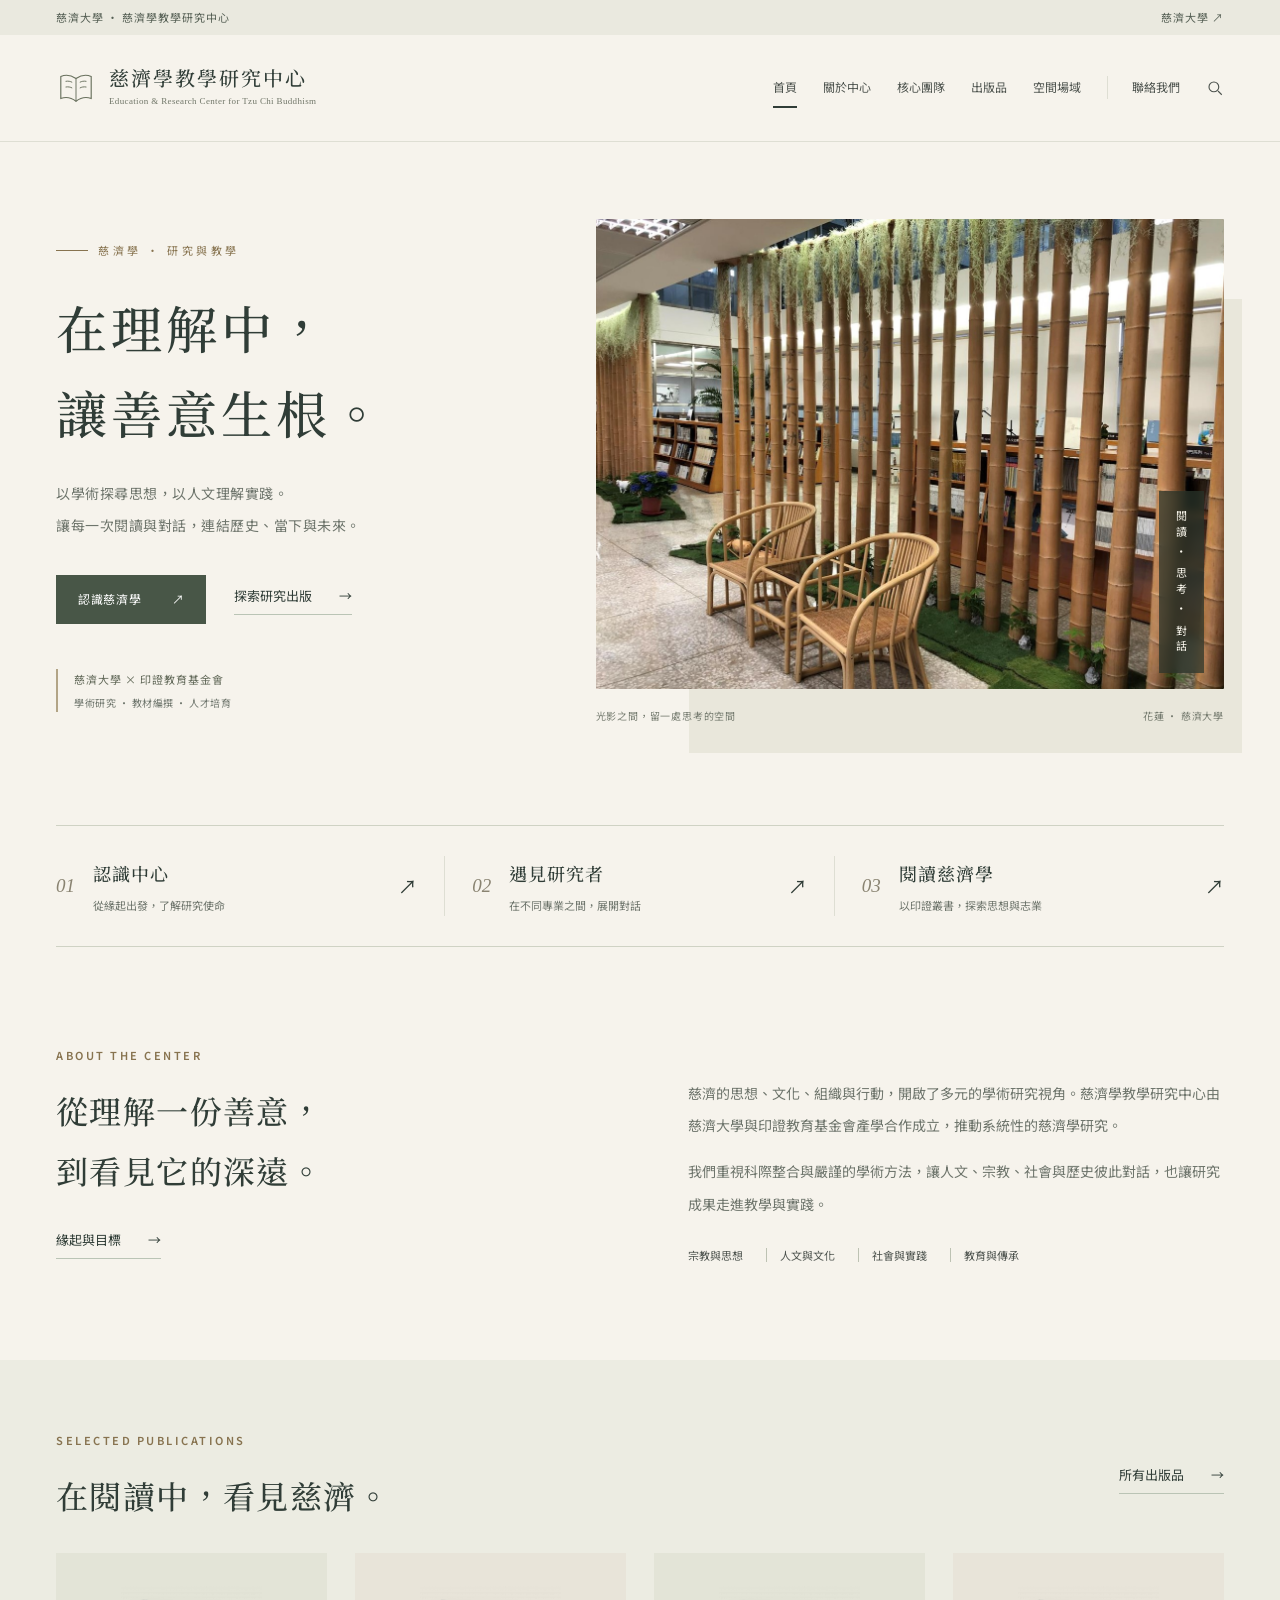
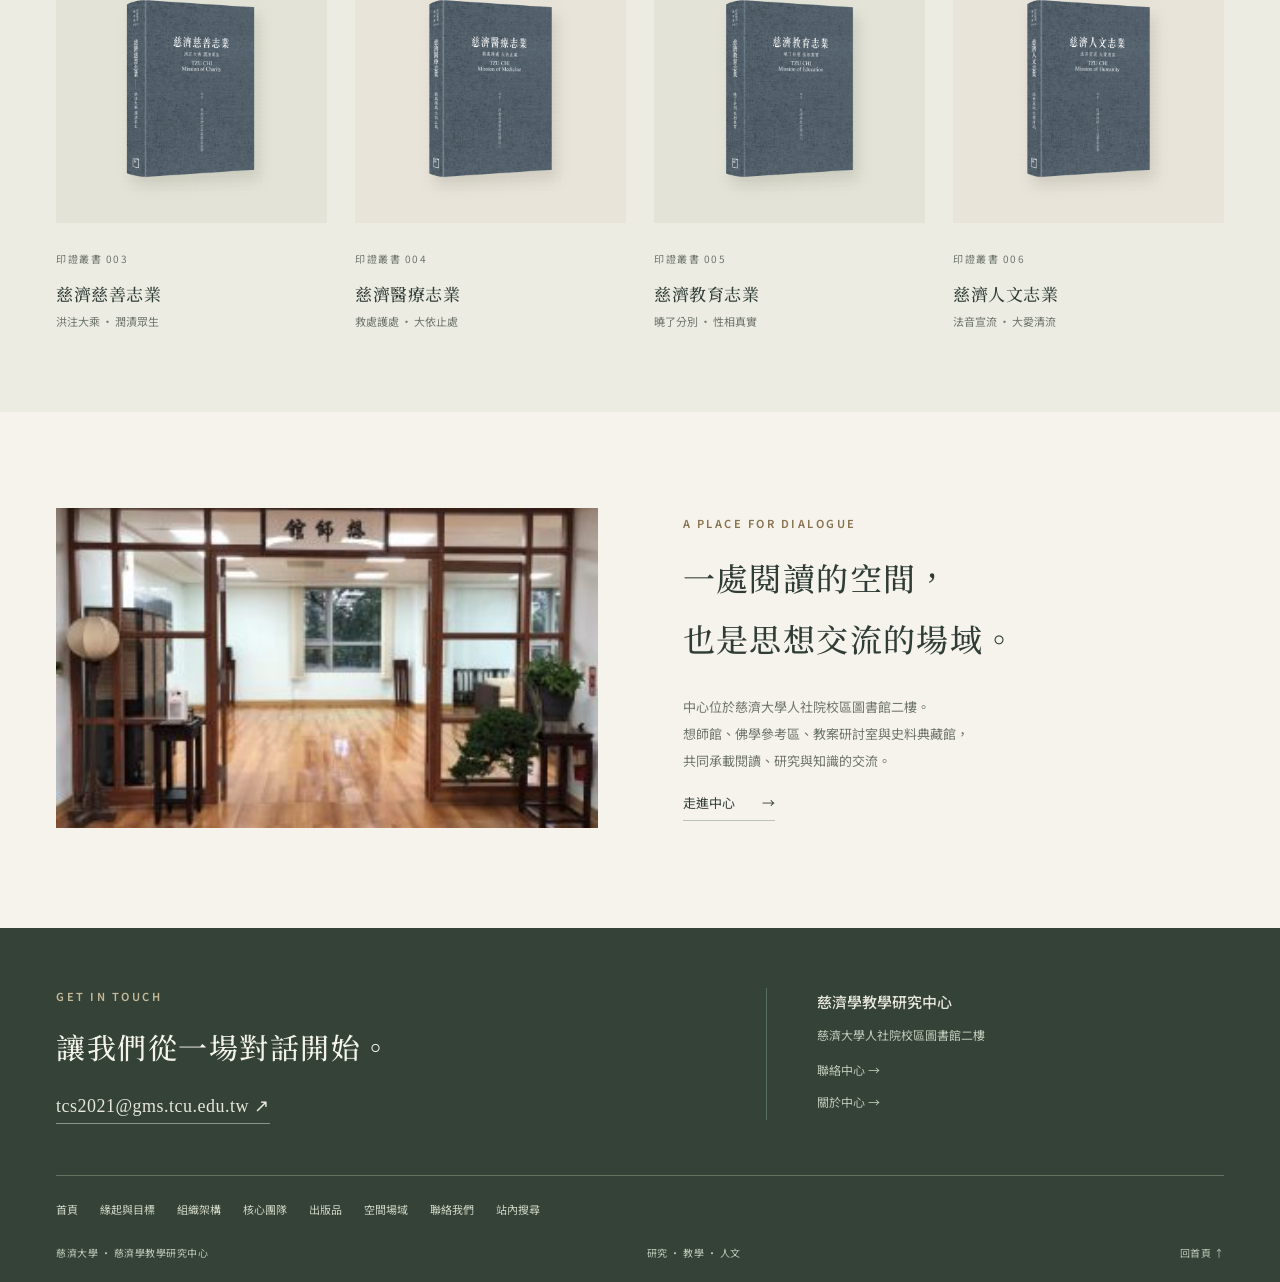
==== index.html @ 89013c7b "Add files via upload" ====
<!doctype html>
<html lang="zh-Hant"><head><meta charset="utf-8"><meta name="viewport" content="width=device-width,initial-scale=1"><meta name="description" content="慈濟學教學研究中心：連結思想、人文與實踐，探索研究、教學、核心團隊與印證叢書。"><meta name="theme-color" content="#303d37"><title>慈濟學教學研究中心｜慈濟大學</title><link rel="stylesheet" href="style.css"><link rel="stylesheet" href="atmosphere.css"><link rel="stylesheet" href="features.css"></head>
<body><a class="skip" href="#main">跳至主要內容</a>
<div class="utility"><div class="wrap"><span>慈濟大學 · 慈濟學教學研究中心</span><a href="https://www.tcu.edu.tw/" target="_blank" rel="noopener">慈濟大學 ↗</a></div></div>
<header><div class="wrap header-inner"><a class="brand" href="#home" aria-label="慈濟學教學研究中心首頁"><span class="brand-mark" aria-hidden="true"><svg viewBox="0 0 40 40" fill="none"><path d="M20 10C14 6 8 6 4 8v23c6-2 11-1 16 3 5-4 10-5 16-3V8c-4-2-10-2-16 2Z" stroke="currentColor" stroke-width="1.2"/><path d="M20 10v24M9 13c3-.5 5 0 7 1M9 19c3-.5 5 0 7 1M24 14c2-1 4-1.5 7-1M24 20c2-1 4-1.5 7-1" stroke="currentColor" stroke-width="1"/></svg></span><span><strong>慈濟學教學研究中心</strong><small>Education & Research Center for Tzu Chi Buddhism</small></span></a><button id="menu" class="menu" aria-label="開啟導覽選單" aria-expanded="false" aria-controls="nav">☰</button><nav id="nav" aria-label="主要導覽"><a href="#home">首頁</a><a href="#about">關於中心</a><a href="#team">核心團隊</a><a href="#publications">出版品</a><a href="#spaces">空間場域</a><a class="nav-contact" href="#contact">聯絡我們</a><a class="nav-search" href="#search" aria-label="站內搜尋"><svg viewBox="0 0 24 24" fill="none" aria-hidden="true"><circle cx="10.5" cy="10.5" r="6.5" stroke="currentColor" stroke-width="1.5"/><path d="m16 16 5 5" stroke="currentColor" stroke-width="1.5"/></svg><span>搜尋</span></a></nav></div></header>
<main id="main" tabindex="-1">
<section data-page="home">
<div class="hero wrap"><div class="hero-copy"><div class="eyebrow"><span></span> 慈濟學 · 研究與教學</div><h1>在理解中，<br>讓善意生根。</h1><p>以學術探尋思想，以人文理解實踐。<br>讓每一次閱讀與對話，連結歷史、當下與未來。</p><div class="hero-actions"><a class="button" href="#about">認識慈濟學 <span>↗</span></a><a class="text-link" href="#publications">探索研究出版 <span>→</span></a></div><div class="hero-note"><span>慈濟大學 × 印證教育基金會</span><small>學術研究 · 教材編撰 · 人才培育</small></div></div><figure class="hero-photo"><img src="assets/reading-space.jpg" alt="慈濟學教學研究中心的竹木隔間、藤椅與書架" fetchpriority="high"><span class="photo-label" aria-hidden="true">閱讀 · 思考 · 對話</span><figcaption><span>光影之間，留一處思考的空間</span><span>花蓮 · 慈濟大學</span></figcaption></figure></div>
<div class="pathways wrap"><a href="#about"><span class="index">01</span><div><h2>認識中心</h2><p>從緣起出發，了解研究使命</p></div><span class="arrow">↗</span></a><a href="#team"><span class="index">02</span><div><h2>遇見研究者</h2><p>在不同專業之間，展開對話</p></div><span class="arrow">↗</span></a><a href="#publications"><span class="index">03</span><div><h2>閱讀慈濟學</h2><p>以印證叢書，探索思想與志業</p></div><span class="arrow">↗</span></a></div>
<div class="about-section wrap"><div><div class="eyebrow">ABOUT THE CENTER</div><h2 class="section-title">從理解一份善意，<br>到看見它的深遠。</h2><a class="text-link" href="#about">緣起與目標 <span>→</span></a></div><div class="about-text"><p>慈濟的思想、文化、組織與行動，開啟了多元的學術研究視角。慈濟學教學研究中心由慈濟大學與印證教育基金會產學合作成立，推動系統性的慈濟學研究。</p><p>我們重視科際整合與嚴謹的學術方法，讓人文、宗教、社會與歷史彼此對話，也讓研究成果走進教學與實踐。</p><div class="topics"><span>宗教與思想</span><span>人文與文化</span><span>社會與實踐</span><span>教育與傳承</span></div></div></div>
<section class="books-section"><div class="wrap"><div class="section-heading"><div><div class="eyebrow">SELECTED PUBLICATIONS</div><h2 class="section-title">在閱讀中，看見慈濟。</h2></div><a class="text-link" href="#publications">所有出版品 <span>→</span></a></div><div id="featured" class="book-grid featured"></div></div></section>
<section class="space-teaser wrap"><div class="space-photo"><img src="assets/space-0.jpg" alt="想師館的竹木空間" loading="lazy"></div><div><div class="eyebrow">A PLACE FOR DIALOGUE</div><h2 class="section-title">一處閱讀的空間，<br>也是思想交流的場域。</h2><p>中心位於慈濟大學人社院校區圖書館二樓。<br>想師館、佛學參考區、教案研討室與史料典藏館，<br>共同承載閱讀、研究與知識的交流。</p><a class="text-link" href="#spaces">走進中心 <span>→</span></a></div></section>
</section>
<section data-page="about" hidden class="wrap inner-page"><div class="eyebrow">ABOUT THE CENTER</div><h1>以理解為起點，連結思想與實踐。</h1><p class="lead">連結慈濟大學與印證教育基金會，推動慈濟學研究、教學與人才培育。</p><div class="article-layout"><aside><a href="#origin">緣起</a><a href="#goals">計畫目標</a><a href="#outcomes">預期成效</a><a href="#organization">組織架構</a></aside><article><section id="origin"><h2>緣起</h2><p>慈濟功德會於1966年在臺灣花蓮成立，逐步發展為行善遍佈全球的慈濟基金會。慈濟的思想、人文、文化、組織、行動、教育與傳播，成為學術界持續探討的課題。</p><p>隨著研究持續開展，系統化與科際整合成為慈濟學的重要方向。研究涉及哲學、宗教、藝術、建築、語言、文化、社會、歷史、經濟、政治，乃至自然科學。透過合乎學術規範的方法，累積可供徵引、思辨與進一步探析的成果。</p><p>慈濟大學與印證教育基金會透過產學合作成立慈濟學教研中心，推動慈濟學研究。</p></section><figure class="history-photo"><img src="assets/hero.jpg" alt="慈濟學教學研究中心揭牌合影" loading="lazy"><figcaption>中心紀事 · 慈濟學教學研究中心揭牌合影</figcaption></figure><section id="goals"><h2>計畫目標</h2><p>從資料蒐集、教材編撰到人才培訓，邀請海內外學者專家投入研究與交流。</p><ol class="goal-list"><li>匯集慈濟論述專書及史料</li><li>編撰慈濟教學教材、教案</li><li>培訓慈濟學教學人才</li><li>提供海內外學者、研究生研究</li><li>舉辦慈濟學論壇及專題講座</li><li>舉辦慈濟法脈宗門研習營</li></ol></section><section id="outcomes"><h2>預期成效</h2><p>整合慈濟大學與印證基金會資源，培育教學人才，匯集專家學者參與慈濟專書編撰。</p><ul class="outcomes"><li>建立印證基金會與慈濟大學的聯結平台</li><li>連結靜思法脈與慈濟宗門</li><li>連結慈濟與世界</li><li>連結歷史與未來</li><li>成為慈大、慈濟與印證基金會的新亮點</li><li>成為法脈與宗門的學術聯結點</li><li>建構慈濟學研究重鎮與教學基地</li><li>培育慈濟學人才，促進產學合作</li></ul></section><section id="organization"><h2>組織架構</h2><p>本中心為慈濟大學研究發展處轄下之校級研究中心。</p><div class="org"><div>慈濟大學</div><span>↓</span><div>研究發展處</div><span>↓</span><div>慈濟學教學研究中心</div></div></section><a class="text-link" href="#team">認識核心團隊 →</a></article></div></section>
<section data-page="team" hidden class="wrap inner-page"><div class="eyebrow">OUR PEOPLE</div><h1>不同專業，共同探尋。</h1><p class="lead">在跨領域的研究與教學中，連結思想、人文與社會實踐。</p><div class="team-grid" id="team-list"></div></section>
<section data-page="publications" hidden class="wrap inner-page"><div class="eyebrow">PUBLICATIONS / 印證叢書</div><h1>閱讀，讓理解更深一層。</h1><p class="lead">從慈濟思想到志業實踐，閱讀印證叢書，探索人文與行動的不同面向。</p><div class="library-controls"><div class="filters" role="group" aria-label="出版品分類"><button class="active" data-filter="全部" aria-pressed="true">全部</button><button data-filter="思想" aria-pressed="false">思想</button><button data-filter="四大志業" aria-pressed="false">四大志業</button><button data-filter="社會實踐" aria-pressed="false">社會實踐</button><button data-filter="生活與環境" aria-pressed="false">生活與環境</button></div><label class="search"><span>⌕</span><input id="search" type="search" placeholder="搜尋書名、叢書編號…" aria-label="搜尋出版品"></label></div><p id="result-count" class="result-count" role="status"></p><div class="book-grid" id="all-books"></div><p id="empty" hidden class="empty">找不到符合的出版品，請嘗試其他關鍵字或分類。</p></section>
<section data-page="spaces" hidden class="wrap inner-page"><div class="eyebrow">OUR SPACE</div><h1>讓閱讀與對話，有一個所在。</h1><p class="lead">慈濟大學人社院校區圖書館二樓 · 讓知識與人文相遇的四個場域。</p><div id="space-filters" class="filters" role="group" aria-label="空間分類"></div><p class="gallery-help">點選照片放大瀏覽，也可用左右方向鍵切換照片。</p><div class="gallery" id="gallery"></div><div class="space-contact"><span>想進一步了解中心的空間與教學資源？</span><a class="text-link" href="#contact">聯絡中心 →</a></div></section>
<section data-page="book" hidden class="wrap inner-page"><div id="book-page"></div></section>
<section data-page="search" hidden class="wrap inner-page"><div class="eyebrow">EXPLORE THE CENTER</div><h1>從一個關鍵字，開啟探索。</h1><p class="lead">搜尋中心介紹、團隊、出版品與空間資訊。</p><form id="site-search-form" class="site-search-form" role="search"><label class="sr-only" for="site-search-input">站內搜尋關鍵字</label><input id="site-search-input" type="search" placeholder="例如：慈善、宗教、教案、鄭凱文…"><button class="button" type="submit">搜尋 →</button></form><div id="search-results" aria-live="polite"></div></section>
<section data-page="contact" hidden class="wrap inner-page"><div class="eyebrow">GET IN TOUCH</div><h1>讓交流，從這裡開始。</h1><p class="lead">關於慈濟學研究、教材、出版品或中心資源，歡迎與我們聯繫。</p><div class="contact-layout"><div class="contact-details"><h2>慈濟學教學研究中心</h2><dl><dt>電子郵件</dt><dd><a href="mailto:tcs2021@gms.tcu.edu.tw">tcs2021@gms.tcu.edu.tw</a><button class="copy" data-copy="tcs2021@gms.tcu.edu.tw">複製信箱</button></dd><dt>中心位置</dt><dd>慈濟大學人社院校區圖書館二樓</dd></dl><a class="text-link" href="#spaces">瀏覽中心空間 →</a><p id="copy-status" role="status"></p><div class="contact-persons"><h3>研究與教學聯繫</h3><p>鄭凱文 助理教授</p><a href="tel:+88638572677">+886-3-8572677</a><span> 分機 5870 / 5871</span><br><a href="mailto:kevin0512@gms.tcu.edu.tw">kevin0512@gms.tcu.edu.tw</a><br><a class="text-link" href="#team">完整團隊資料 →</a></div></div><form id="contact-form" class="contact-form"><h2>撰寫聯絡郵件</h2><label for="contact-name">您的姓名</label><input id="contact-name" name="name" autocomplete="name" required maxlength="80"><label for="contact-subject">聯絡主題</label><select id="contact-subject" name="subject"><option>研究與學術交流</option><option>教學與教材</option><option>出版品詢問</option><option>中心空間與資源</option><option>其他事項</option></select><label for="contact-message">您的訊息</label><textarea id="contact-message" name="message" rows="6" required maxlength="5000"></textarea><button class="button" type="submit">開啟郵件撰寫 <span>↗</span></button><p class="form-note">將開啟您的郵件程式並帶入內容；請確認後自行寄出。</p><p id="contact-status" role="status"></p></form></div></section>
</main>
<footer id="site-footer"><div class="wrap footer-top"><div><div class="eyebrow">GET IN TOUCH</div><h2>讓我們從一場對話開始。</h2><a class="footer-email" href="mailto:tcs2021@gms.tcu.edu.tw">tcs2021@gms.tcu.edu.tw ↗</a></div><div class="footer-info"><h3>慈濟學教學研究中心</h3><p>慈濟大學人社院校區圖書館二樓</p><a href="#contact">聯絡中心 →</a><a href="#about">關於中心 →</a></div></div><nav class="wrap footer-sitemap" aria-label="網站地圖"><a href="#home">首頁</a><a href="#about">緣起與目標</a><a href="#organization">組織架構</a><a href="#team">核心團隊</a><a href="#publications">出版品</a><a href="#spaces">空間場域</a><a href="#contact">聯絡我們</a><a href="#search">站內搜尋</a></nav><div class="wrap footer-bottom"><span>慈濟大學 · 慈濟學教學研究中心</span><span>研究 · 教學 · 人文</span><a href="#home">回首頁 ↑</a></div></footer>
<dialog id="detail"><button class="close" aria-label="關閉視窗">×</button><div id="detail-content"></div></dialog><script src="content.js"></script><script src="main.js"></script></body></html>
---- style.css ----
@import url('https://fonts.googleapis.com/css2?family=Noto+Sans+TC:wght@400;500;600;700&family=Noto+Serif+TC:wght@400;500;600;700&display=swap');
:root{--ink:#203e35;--text:#424d45;--muted:#6a756c;--paper:#f8f7f2;--line:#dedfd5;--gold:#a28250}*{box-sizing:border-box}html{scroll-behavior:smooth;scroll-padding-top:110px}body{margin:0;background:var(--paper);color:var(--text);font-family:'Noto Sans TC',sans-serif;font-size:15px;line-height:1.9}a{color:inherit;text-decoration:none}button,input{font:inherit}button,a{-webkit-tap-highlight-color:transparent}button{cursor:pointer}img{display:block;max-width:100%}button:focus-visible,a:focus-visible,input:focus-visible{outline:3px solid var(--gold);outline-offset:5px}[hidden]{display:none!important}.wrap{width:min(1280px,calc(100% - 112px));margin:auto}.utility{background:var(--ink);color:#e9eee5;font-size:11px;letter-spacing:1.4px;padding:6px 0}.utility .wrap{display:flex;justify-content:space-between}header{background:rgba(248,247,242,.96);position:sticky;top:0;z-index:20;border-bottom:1px solid var(--line);backdrop-filter:blur(14px)}.header-inner{height:98px;display:flex;align-items:center;justify-content:space-between;gap:20px}.brand{display:flex;align-items:center;gap:14px;color:var(--ink)}.brand-mark{border:1px solid #718274;width:48px;height:48px;display:grid;place-items:center;font:28px 'Noto Serif TC',serif;border-radius:50% 50% 4px 4px}.brand strong{display:block;font:600 20px 'Noto Serif TC',serif;letter-spacing:1.5px}.brand small{display:block;font:9px/2.2 Georgia,serif;letter-spacing:.5px}nav{display:flex;align-items:center;gap:25px;font-size:13px}nav a{position:relative}nav a[aria-current=page]:after{content:'';position:absolute;height:2px;bottom:-9px;left:0;right:0;background:var(--ink)}nav a:hover{color:var(--gold)}.nav-contact{border-left:1px solid var(--line);padding-left:24px}.nav-contact span{margin-left:7px}.menu{display:none}.eyebrow{font:11px/1.6 'Noto Sans TC',sans-serif;letter-spacing:2.5px;color:var(--gold);font-weight:600;display:flex;align-items:center;gap:10px}.eyebrow span{width:22px;height:1px;background:var(--gold)}h1,h2,h3,p{margin-top:0}h1,h2{color:var(--ink);font-family:'Noto Serif TC',serif;font-weight:600}h1{font-size:clamp(34px,3.3vw,50px);line-height:1.65;letter-spacing:1.5px}.hero{display:grid;grid-template-columns:.95fr 1.05fr;gap:55px;padding-top:64px;padding-bottom:58px;align-items:center}.hero-copy{padding:18px 0}.hero h1{margin:24px 0 19px}.hero p{font-size:15px;line-height:2.15;color:var(--muted)}.hero-actions{display:flex;gap:25px;align-items:center;margin:30px 0 47px}.button{background:var(--ink);color:#fff;display:inline-flex;align-items:center;gap:30px;padding:12px 23px;font-size:13px;transition:background .2s}.button:hover{background:#3d5b43}.text-link{display:inline-flex;align-items:center;gap:27px;font-size:13px;border-bottom:1px solid #bac4b5;padding-bottom:5px;color:var(--ink)}.text-link:hover{border-color:var(--gold);color:#8b6839}.hero-note{border-left:2px solid #b39a72;padding-left:16px;font-size:12px;letter-spacing:1px}.hero-note small{display:block;color:var(--muted);font-size:10px;margin-top:3px}.hero-photo{margin:0;position:relative;padding:0 0 27px}.hero-photo:before{content:'';position:absolute;right:-16px;top:-16px;width:70%;height:70%;border:1px solid #c5cebd;z-index:-1}.hero-photo img{height:435px;width:100%;object-fit:cover;object-position:51% 45%;border-radius:100px 0 0 0}.hero-photo figcaption{display:flex;justify-content:space-between;font-size:10px;letter-spacing:1px;color:var(--muted);margin-top:15px}.pathways{display:grid;grid-template-columns:repeat(3,1fr);border-top:1px solid var(--line);border-bottom:1px solid var(--line);padding:28px 0}.pathways a{display:flex;align-items:center;gap:18px;padding:0 27px;border-right:1px solid var(--line)}.pathways a:first-child{padding-left:0}.pathways a:last-child{border:0;padding-right:0}.index{font:italic 20px Georgia,serif;color:var(--gold)}.pathways h2{font-size:19px;margin:0 0 5px}.pathways p{font-size:11px;color:var(--muted);margin:0}.arrow{margin-left:auto;font-size:22px;color:var(--ink)}.pathways a:hover .arrow{transform:translate(3px,-3px)}.about-section{display:grid;grid-template-columns:1fr 1fr;gap:80px;padding-top:92px;padding-bottom:90px}.section-title{font-size:32px;line-height:1.8;margin:15px 0 24px;letter-spacing:1px}.about-text{padding-top:30px}.about-text p{font-size:14px;line-height:2.1;color:var(--muted)}.topics{display:flex;flex-wrap:wrap;gap:10px;margin-top:28px}.topics span{font-size:11px;padding:4px 13px;border:1px solid #d5dbc9;border-radius:2px}.books-section{background:#eef0e8;padding:65px 0 70px}.section-heading{display:flex;align-items:center;justify-content:space-between;margin-bottom:28px}.section-heading h2{margin-bottom:0}.book-grid{display:grid;grid-template-columns:repeat(4,1fr);gap:28px}.book{border:0;background:transparent;padding:0;text-align:left;color:var(--text)}.book-art{background:#e5e8dd;height:270px;display:grid;place-items:center;position:relative;margin-bottom:20px;overflow:hidden}.book-art img{height:205px;width:80%;object-fit:contain;filter:drop-shadow(7px 12px 7px #0002);transition:transform .35s}.book:hover img{transform:translateY(-7px) rotate(-2deg)}.book-art .book-arrow{position:absolute;bottom:12px;right:16px;opacity:0;transition:opacity .2s}.book:hover .book-arrow{opacity:1}.book small{font-size:10px;color:var(--muted);letter-spacing:1.5px}.book h3{font:600 17px/1.6 'Noto Serif TC',serif;color:var(--ink);margin:8px 0 4px}.book p{font-size:11px;color:var(--muted);margin:0}.space-teaser{padding-top:90px;padding-bottom:90px;display:grid;grid-template-columns:1fr 1fr;gap:70px;align-items:center}.space-photo img{width:100%;height:320px;object-fit:cover}.space-teaser p{font-size:13px;color:var(--muted);line-height:2.1}footer{background:var(--ink);color:#e3e7da}.footer-top{padding-top:60px;padding-bottom:55px;display:grid;grid-template-columns:1.4fr 1fr;gap:70px}.footer-top .eyebrow{color:#c7b488}.footer-top h2{font-size:29px;color:#f3f3e9;margin:13px 0 18px}.footer-email{font:18px Georgia,serif;letter-spacing:.5px;border-bottom:1px solid #889888;padding-bottom:7px}.footer-info{border-left:1px solid #587061;padding-left:50px}.footer-info h3{font-size:15px;font-weight:500;margin-bottom:8px}.footer-info p,.footer-info a{font-size:12px;color:#c0cab9}.footer-info a{display:block;margin-top:9px}.footer-bottom{display:flex;justify-content:space-between;gap:16px;border-top:1px solid #4d6658;padding:20px 0;font-size:10px;letter-spacing:.5px;color:#bfcbba}.inner-page{padding-top:68px;padding-bottom:90px;min-height:60vh}.inner-page h1{margin:20px 0 18px;font-size:40px}.lead{font-size:15px;color:var(--muted);max-width:760px;margin-bottom:45px}.article-layout{display:grid;grid-template-columns:220px 1fr;gap:65px;border-top:1px solid var(--line);padding-top:40px}.article-layout aside{display:flex;flex-direction:column;align-items:flex-start;gap:17px}.article-layout aside a{font-size:13px;color:var(--muted)}article h2{font-size:26px}.article-layout article section{margin-bottom:50px}.article-layout article p{font-size:15px;line-height:2.1;max-width:820px}.goal-list{list-style:none;counter-reset:goals;padding:0;display:grid;grid-template-columns:1fr 1fr;gap:0 25px}.goal-list li{counter-increment:goals;border-top:1px solid var(--line);padding:17px 0;font-size:14px}.goal-list li:before{content:'0' counter(goals);color:var(--gold);font:italic 20px Georgia,serif;margin-right:18px}.outcomes{padding-left:22px;font-size:14px}.outcomes li{margin-bottom:10px}.org{max-width:450px;text-align:center;padding:15px}.org div{border:1px solid var(--line);padding:15px;background:#eef0e8}.org span{color:var(--gold)}.library-controls{display:flex;justify-content:space-between;gap:20px;align-items:center;border-bottom:1px solid var(--line);padding-bottom:20px}.filters{display:flex;flex-wrap:wrap;gap:8px}.filters button{border:1px solid var(--line);background:transparent;color:var(--muted);padding:6px 15px;font-size:12px;border-radius:2px}.filters button.active{background:var(--ink);color:white;border-color:var(--ink)}.search{display:flex;align-items:center;border-bottom:1px solid #859382;gap:9px}.search input{width:220px;border:0;background:transparent;outline:none;padding:8px 0;font-size:12px;color:var(--ink)}.result-count{font-size:11px;color:var(--muted);margin:20px 0}.inner-page .book-grid{row-gap:45px}.empty{text-align:center;padding:65px 0}.team-grid{display:grid;grid-template-columns:1fr 1fr;gap:35px}.person{border-top:2px solid var(--ink);padding:32px;background:#eef0e8}.role{font-size:11px;color:#67745e;letter-spacing:1px}.person h2{font-size:29px;margin:18px 0 5px}.person h2 small{font:13px 'Noto Sans TC',sans-serif;margin-left:10px}.english{font:14px Georgia,serif;color:var(--muted)}.person-detail{margin:30px 0;border-top:1px solid var(--line);padding-top:22px}.person h3{font-size:12px;color:var(--gold);margin:0 0 5px}.person-detail p{font-size:14px;margin-bottom:20px}.source-note{font-size:12px;color:var(--muted);margin:30px 0 20px}.gallery{display:grid;grid-template-columns:repeat(3,1fr);gap:25px}.gallery button{padding:0;border:0;background:#ecefe6;overflow:hidden}.gallery img{width:100%;height:245px;object-fit:cover;transition:transform .3s}.gallery button:hover img{transform:scale(1.04)}.gallery span{display:block;font-size:11px;color:var(--muted);padding:10px 15px;text-align:left}dialog{background:var(--paper);color:var(--text);border:1px solid var(--line);padding:45px;max-width:780px;width:calc(100% - 35px);max-height:90vh;overflow:auto}dialog::backdrop{background:#142a23a8;backdrop-filter:blur(4px)}.close{position:absolute;top:10px;right:15px;background:transparent;border:0;font-size:28px;color:var(--ink)}.detail-book{display:grid;grid-template-columns:230px 1fr;gap:35px;align-items:center}.detail-book img{max-height:300px;object-fit:contain}.detail-book h2{font-size:25px}.detail-book p{font-size:14px}.detail-book small{color:var(--gold)}.detail-photo img{max-height:70vh;margin:auto}.detail-photo p{font-size:12px;margin-top:15px}.skip{position:fixed;top:-70px;left:10px;z-index:99;background:white;padding:10px}.skip:focus{top:10px}@media(min-width:1600px){.hero-photo img{height:490px}}@media(max-width:1150px){.wrap{width:calc(100% - 64px)}nav{gap:15px}.brand strong{font-size:17px}.brand small{font-size:8px}.hero{gap:35px}.hero h1{font-size:36px}.hero-actions{gap:15px}.pathways a{padding:0 17px}.pathways p{font-size:10px}.book-art{height:230px}}@media(max-width:900px){.header-inner{height:82px}.menu{display:block;border:1px solid var(--line);background:transparent;color:var(--ink);font-size:21px;width:40px;height:40px}nav{display:none;position:absolute;top:82px;left:0;width:100%;padding:20px 32px;background:var(--paper);border-bottom:1px solid var(--line);flex-wrap:wrap;gap:20px 30px}nav.open{display:flex}.nav-contact{border:0;padding:0}.hero{gap:25px}.hero h1{font-size:31px}.hero-photo img{height:400px}.hero-actions{flex-direction:column;align-items:flex-start;gap:20px;margin-bottom:30px}.hero-note{font-size:10px}.about-section{gap:45px}.section-title{font-size:27px}.pathways h2{font-size:16px}.book-grid{grid-template-columns:repeat(2,1fr)}.book-art{height:285px}.library-controls{flex-direction:column;align-items:flex-start}.search{width:100%}.search input{width:100%}.gallery{grid-template-columns:repeat(2,1fr)}.space-teaser{gap:35px}.footer-top{gap:35px}.article-layout{grid-template-columns:150px 1fr;gap:30px}}@media(max-width:600px){.wrap{width:calc(100% - 40px)}.utility{font-size:9px;letter-spacing:.5px}.brand-mark{width:37px;height:40px;font-size:23px}.brand{gap:10px}.brand strong{font-size:15px;letter-spacing:.8px}.brand small{font-size:6.6px;letter-spacing:0}.hero{display:flex;flex-direction:column;padding-top:32px;padding-bottom:35px;gap:25px;align-items:stretch}.hero-copy{padding:0}.hero h1{font-size:34px;margin-top:19px;line-height:1.65}.hero p{font-size:13px}.hero-actions{flex-direction:row;align-items:center;gap:20px;margin:25px 0}.button{padding:10px 17px;gap:19px;font-size:12px}.text-link{font-size:12px;gap:17px}.hero-note{display:none}.hero-photo{padding-bottom:0}.hero-photo img{height:320px;border-radius:65px 0 0 0}.hero-photo:before{right:-8px;top:-8px}.hero-photo figcaption{font-size:9px;letter-spacing:0}.pathways{grid-template-columns:1fr;padding:0}.pathways a,.pathways a:first-child,.pathways a:last-child{padding:19px 0;border:0;border-bottom:1px solid var(--line)}.pathways a:last-child{border:0}.pathways h2{font-size:18px}.pathways p{font-size:11px}.about-section{grid-template-columns:1fr;padding-top:55px;padding-bottom:55px;gap:20px}.about-text{padding-top:0}.section-title{font-size:27px}.books-section{padding:45px 0}.section-heading{align-items:flex-end;gap:20px}.section-heading h2{font-size:24px}.section-heading .text-link{white-space:nowrap}.book-grid{gap:25px 16px}.book-art{height:220px;margin-bottom:14px}.book-art img{height:175px;width:90%}.book h3{font-size:15px}.book p{font-size:10px}.space-teaser{grid-template-columns:1fr;padding-top:55px;padding-bottom:55px;gap:30px}.space-photo img{height:260px}.footer-top{grid-template-columns:1fr;padding-top:40px;padding-bottom:35px;gap:30px}.footer-top h2{font-size:25px}.footer-info{padding-left:0;border:0}.footer-bottom{flex-direction:column;gap:7px}.inner-page{padding-top:40px;padding-bottom:55px}.inner-page h1{font-size:31px;line-height:1.6}.lead{font-size:13px;margin-bottom:30px}.article-layout{grid-template-columns:1fr;gap:30px}.article-layout aside{flex-direction:row;flex-wrap:wrap;gap:20px}.goal-list{grid-template-columns:1fr}.team-grid{grid-template-columns:1fr}.person{padding:25px}.gallery{gap:15px}.gallery img{height:160px}.detail-book{grid-template-columns:1fr;gap:25px}.detail-book img{height:220px;margin:auto}dialog{padding:35px 25px}.filters{gap:6px}.filters button{padding:5px 10px;font-size:11px}}@media(prefers-reduced-motion:reduce){html{scroll-behavior:auto}*,*:before,*:after{transition:none!important}}
.gallery span span{display:inline;padding:0;margin-left:8px}
---- atmosphere.css ----
/* Calm proportions, natural materials, and an editorial reading rhythm. */
:root{--ink:#303d37;--text:#4d534e;--muted:#6e756c;--paper:#f6f3ec;--line:#deded3;--gold:#87734f}
body{background:var(--paper)}
.utility{background:#eae9df;color:#555f54;padding:7px 0;letter-spacing:1px}
header{background:rgba(246,243,236,.97)}
.header-inner{height:106px}
.brand-mark{border:0;border-radius:0;width:39px;height:48px;color:#68705d}
.brand-mark svg{width:38px;height:38px}
.brand strong{font-weight:500;letter-spacing:2px}
.brand small{color:#707668;letter-spacing:.35px}
nav{font-size:12px;gap:26px}
.hero{grid-template-columns:.85fr 1.15fr;gap:75px;padding-top:77px;padding-bottom:72px}
.hero-copy{padding-top:0}
.hero .eyebrow{letter-spacing:3.5px;font-weight:400;font-size:11px}
.hero .eyebrow span{width:32px}
.hero h1{font-size:clamp(42px,4vw,58px);font-weight:500;line-height:1.65;letter-spacing:4px;margin:26px 0 24px}
.hero p{font-size:14px;line-height:2.25;letter-spacing:.5px}
.hero-actions{margin-top:34px;margin-bottom:45px;gap:28px}
.button{background:#485647;font-size:12px;padding:13px 22px;letter-spacing:.7px;transition:background .25s,transform .25s}
.button:hover{background:#354234;transform:translateY(-2px)}
.hero-note{border-color:#b2a486;font-size:11px;color:#626959}
.hero-note small{font-size:10px;letter-spacing:.5px}
.hero-photo{padding:0 0 28px;position:relative}
.hero-photo:before{display:none}
.hero-photo:after{content:'';position:absolute;z-index:-1;width:88%;height:85%;bottom:0;right:-18px;background:#e9e7db}
.hero-photo img{height:470px;border-radius:1px;object-position:53% 50%}
.photo-label{position:absolute;right:20px;bottom:80px;writing-mode:vertical-rl;font-size:11px;letter-spacing:4px;color:#faf7ed;padding:19px 12px;background:#29352bb5;backdrop-filter:blur(5px)}
.hero-photo figcaption{font-size:10px;margin-top:17px;color:#767c70;letter-spacing:.8px}
.pathways{padding:30px 0;border-color:#cfd2c4}
.pathways h2{font-size:18px;font-weight:500;letter-spacing:1px}
.pathways .index{color:#898371;font-size:19px}
.pathways .arrow{font-size:19px;transition:transform .25s}
.section-title{font-weight:500;letter-spacing:1.4px;line-height:1.9}
.about-section{padding-top:100px;padding-bottom:98px;gap:95px}
.about-text p{line-height:2.3}
.topics span{border:0;border-left:1px solid #bdc2b3;border-radius:0;padding:0 13px;line-height:1.3}
.topics span:first-child{padding-left:0;border:0}
.books-section{background:#ecece2;padding-top:72px;padding-bottom:80px}
.book-art{background:#e3e4d7}
.book:nth-child(even) .book-art{background:#e8e4d9}
.book-art img{filter:drop-shadow(5px 9px 7px #34382921)}
.book:hover img{transform:translateY(-5px)}
.book h3{font-weight:500;letter-spacing:.6px}
.space-teaser{gap:85px;padding-top:96px;padding-bottom:100px}
.space-photo img{filter:saturate(.9)}
footer{background:#354237;color:#e7e7dc}
.footer-top h2{font-weight:500;letter-spacing:1.5px}
.footer-top .eyebrow{color:#c4ba99}
.inner-page h1,article h2,.person h2{font-weight:500}
.person{background:#eeeee4;border-top:1px solid #7b8774}
.org div{background:#eeeee4}
.gallery button{background:#eeeee4}
.history-photo{margin:0 0 55px}
.history-photo img{width:100%;max-height:390px;object-fit:cover;object-position:50% 37%}
.history-photo figcaption{font-size:11px;color:var(--muted);margin-top:12px}
@media(min-width:1600px){.hero-photo img{height:520px}}
@media(max-width:1150px){.hero{gap:45px}.hero h1{font-size:47px}.hero-photo img{height:440px}nav{gap:17px}.brand strong{font-size:17px}}
@media(max-width:900px){.header-inner{height:82px}nav{top:82px}.hero{gap:30px;padding-top:55px;padding-bottom:55px}.hero h1{font-size:39px;letter-spacing:2px}.hero-photo img{height:430px}.hero-actions{gap:19px}.about-section{gap:45px}.section-title{font-size:27px}.space-teaser{gap:35px}}
@media(max-width:600px){.brand-mark{width:30px;height:38px}.brand-mark svg{width:30px;height:30px}.brand strong{font-size:15px;letter-spacing:.8px}.brand small{font-size:6.6px}.hero{gap:29px;padding-top:38px;padding-bottom:40px}.hero .eyebrow{font-size:10px;letter-spacing:2px}.hero h1{font-size:43px;letter-spacing:3px;line-height:1.6;margin:22px 0}.hero p{font-size:12px;letter-spacing:.2px}.hero-actions{margin:27px 0 10px;gap:21px;flex-direction:row}.button{padding:11px 16px;font-size:11px}.hero-photo img{height:310px;object-position:46% 50%;border-radius:0}.hero-photo:after{right:-8px}.photo-label{bottom:66px;right:16px;padding:13px 9px;font-size:9px}.hero-photo figcaption{font-size:9px;letter-spacing:0}.pathways{padding:0}.pathways h2{font-size:18px}.about-section{padding-top:57px;padding-bottom:57px;gap:20px}.section-title{font-size:27px;letter-spacing:1px}.books-section{padding:48px 0}.topics{gap:10px 0}.topics span{font-size:10px;padding:0 9px}.space-teaser{padding-top:58px;padding-bottom:58px;gap:30px}.footer-top h2{font-size:25px}.inner-page h1{font-size:30px}.history-photo img{max-height:270px}}
---- features.css ----
.sr-only{position:absolute;width:1px;height:1px;padding:0;margin:-1px;overflow:hidden;clip:rect(0,0,0,0);white-space:nowrap;border:0}
.nav-search{display:flex;align-items:center;gap:7px}.nav-search svg{width:18px;height:18px}.nav-search span{display:none}
.footer-sitemap{position:static;display:flex;flex-wrap:wrap;border-top:1px solid #65715e;padding:23px 0;color:#d0d6c5;gap:22px;font-size:11px;background:transparent;align-items:center}
.footer-sitemap a{white-space:nowrap}.footer-sitemap a:hover{color:#e3d5b0}.footer-bottom{border-top:0;padding-top:0}
.person-heading{display:flex;gap:23px;align-items:center}.person-heading img{width:86px;height:106px;object-fit:cover;object-position:50% 20%}.person-heading .role{font-size:10px}.person h2{font-size:26px;margin-top:10px}.person .english{font-size:12px;line-height:1.5;margin-bottom:0}
.person-specialty{margin:28px 0 22px}.person-specialty ul,.person-sections ul{font-size:13px;padding-left:18px;color:var(--muted);line-height:1.9}.person-specialty li,.person-sections li{margin-bottom:8px}.person details{border-top:1px solid #d4d7c9;padding:13px 0}.person summary{cursor:pointer;color:var(--ink);font-size:13px;display:flex;justify-content:space-between;list-style:none}.person summary::-webkit-details-marker{display:none}.person details[open] summary span{transform:rotate(45deg)}.person summary span{transition:transform .2s;font-size:17px;line-height:1.4}.person summary:focus-visible{outline:2px solid var(--gold);outline-offset:4px}.person-contacts{display:flex;flex-wrap:wrap;gap:5px 15px;font-size:11px;border-top:1px solid #d4d7c9;padding-top:18px;word-break:break-word}.person-contacts a:last-child{flex-basis:100%}
.team-grid{align-items:start}.gallery-help{font-size:12px;color:var(--muted);margin:25px 0}.space-contact{border-top:1px solid var(--line);padding-top:25px;margin-top:40px;display:flex;align-items:center;justify-content:space-between;gap:20px;font-size:13px}.gallery span{font-size:12px;display:flex;align-items:center;justify-content:space-between}.gallery span span{display:inline}
.photo-caption{display:flex;justify-content:space-between;gap:15px;margin-top:15px;font-size:12px;color:var(--muted)}.photo-caption p{margin:0}.photo-controls{display:flex;justify-content:space-between;border-top:1px solid var(--line);padding-top:15px;margin-top:20px}.photo-controls button{border:1px solid var(--line);color:var(--ink);background:transparent;font-size:12px;padding:7px 13px}.photo-controls button:hover{background:#e7e9de}
.breadcrumb{display:flex;flex-wrap:wrap;gap:12px;font-size:11px;color:var(--muted);margin-bottom:35px}.breadcrumb a:hover{color:var(--gold)}.book-detail-layout{display:grid;grid-template-columns:.85fr 1.15fr;gap:80px;align-items:start}.book-detail-cover{background:#e8e9de;padding:45px;min-height:440px;display:grid;place-items:center}.book-detail-cover img{height:350px;max-width:100%;object-fit:contain;filter:drop-shadow(9px 15px 10px #363b3026)}.book-detail-copy h1{font-size:35px;line-height:1.6;margin:15px 0}.book-subtitle{font-family:'Noto Serif TC',serif;letter-spacing:2px;color:var(--muted);font-size:17px}.book-meta{display:grid;grid-template-columns:90px 1fr;border-top:1px solid var(--line);padding-top:22px;font-size:13px;row-gap:8px}.book-meta dt{color:var(--muted)}.book-meta dd{margin:0}.reading-direction{margin:25px 0}.reading-direction h2{font:500 13px 'Noto Sans TC',sans-serif;color:var(--gold)}.reading-direction p{font-size:14px;line-height:2}.book-inquiry-note{font-size:11px;color:var(--muted);margin-top:15px}.book-navigation{display:flex;justify-content:space-between;border-top:1px solid var(--line);border-bottom:1px solid var(--line);margin:50px 0;padding:22px 0;font-size:12px;gap:30px}.book-navigation a:last-child{text-align:right}.book-navigation a span{display:block;color:var(--muted);font-size:11px;margin-top:5px}.related-books{margin-top:60px}.related-books .book-grid{grid-template-columns:repeat(3,1fr)}
.site-search-form{display:flex;gap:15px;border-bottom:1px solid #88917d;padding-bottom:20px}.site-search-form input{width:100%;font-size:18px;color:var(--ink);border:0;background:transparent;padding:12px 4px;min-width:0}.site-search-form .button{border:0;white-space:nowrap}.search-hint,.search-count{font-size:12px;color:var(--muted);margin:28px 0}.suggestions{display:flex;flex-wrap:wrap;gap:12px}.suggestions a{border:1px solid var(--line);padding:6px 16px;font-size:12px}.search-result{display:block;border-bottom:1px solid var(--line);padding:23px 0;max-width:900px}.search-result small{font-size:10px;color:var(--gold);letter-spacing:1px}.search-result h2{font-size:22px;margin:10px 0;display:flex;justify-content:space-between;gap:25px}.search-result p{font-size:13px;color:var(--muted);line-height:2;margin-bottom:0}.search-result:hover h2{color:#7f744e}
.contact-layout{display:grid;grid-template-columns:1fr 1fr;gap:85px;border-top:1px solid var(--line);padding-top:40px}.contact-layout h2{font-size:24px}.contact-details dl{margin:28px 0}.contact-details dt{font-size:11px;color:var(--gold);letter-spacing:1px;margin-top:20px}.contact-details dd{margin:8px 0 23px;font-size:14px}.copy{border:1px solid var(--line);background:transparent;color:var(--muted);font-size:10px;padding:4px 9px;margin-left:12px}.contact-persons{margin-top:40px;padding-top:25px;border-top:1px solid var(--line);font-size:13px}.contact-persons h3{font-size:12px;color:var(--gold);font-weight:500}.contact-persons p{margin-bottom:8px}.contact-persons .text-link{margin-top:18px}.contact-persons span{font-size:11px;color:var(--muted)}.contact-form{background:#eceee4;padding:33px}.contact-form label{display:block;font-size:12px;margin:20px 0 7px;color:var(--ink)}.contact-form input,.contact-form select,.contact-form textarea{width:100%;border:1px solid #c7cebd;background:#f9f8f2;padding:10px 12px;font:13px 'Noto Sans TC',sans-serif;color:var(--ink);border-radius:0}.contact-form textarea{resize:vertical}.contact-form .button{border:0;margin-top:25px}.form-note,#contact-status,#copy-status{font-size:11px;color:var(--muted);line-height:1.9;margin-top:15px}
@media(max-width:1150px){.brand strong{font-size:16px}.brand small{font-size:7.5px}header nav{gap:17px}.book-detail-layout{gap:45px}.contact-layout{gap:45px}.person-heading{gap:15px}.person-heading img{width:70px;height:90px}}
@media(max-width:1050px){.header-inner{height:82px}.menu{display:block;border:1px solid var(--line);background:transparent;color:var(--ink);font-size:21px;width:40px;height:40px}header nav{display:none;position:absolute;top:82px;left:0;width:100%;padding:20px 32px;background:var(--paper);border-bottom:1px solid var(--line);flex-wrap:wrap;gap:20px 30px}header nav.open{display:flex}.nav-contact{border:0;padding:0}.nav-search span{display:inline}.book-detail-cover{padding:30px;min-height:380px}.book-detail-cover img{height:300px}.contact-layout{gap:35px}}
@media(max-width:600px){.footer-sitemap{padding:20px 0;gap:12px 22px;font-size:11px;border-bottom:0}.person-heading img{width:68px;height:88px}.person h2{font-size:24px}.person .english{font-size:10px}.person-specialty li,.person-sections li{font-size:12px}.space-contact{flex-direction:column;align-items:flex-start;font-size:12px;gap:12px}.gallery span{font-size:10px}.book-detail-layout{grid-template-columns:1fr;gap:30px}.book-detail-cover{min-height:320px;padding:25px}.book-detail-cover img{height:270px}.book-detail-copy h1{font-size:30px}.book-subtitle{font-size:16px}.book-navigation{margin:30px 0;padding:18px 0}.related-books .book-grid{grid-template-columns:repeat(2,1fr)}.contact-layout{grid-template-columns:1fr;gap:35px;padding-top:30px}.contact-form{padding:25px}.contact-layout h2{font-size:23px}.site-search-form{gap:10px}.site-search-form input{font-size:14px}.search-result h2{font-size:20px}.search-result p{font-size:12px}.nav-search svg{width:15px;height:15px}.brand small{font-size:6.6px}.contact-details dd{font-size:13px}.copy{margin-left:8px}}

/* Portraits stay prominent while each profile follows its available width. */
.team-grid{gap:36px;grid-template-columns:repeat(2,minmax(0,1fr))}
.team-grid .person{min-width:0;padding:32px}
.team-grid .person-heading{display:grid;grid-template-columns:clamp(180px,15vw,216px) minmax(0,1fr);gap:26px;align-items:center}
.team-grid .person-heading img{width:100%;height:auto;aspect-ratio:4/5;object-fit:cover;object-position:50% 22%;display:block;flex-shrink:0}
.team-grid .person-heading>div{min-width:0}
.team-grid .person-heading .role{font-size:11px;line-height:1.9;display:block}
.team-grid .person h2{font-size:28px;line-height:1.7;margin:12px 0 8px}
.team-grid .person h2 small{display:block;font-size:13px;margin:4px 0 0}
.team-grid .person .english{font-size:12px;line-height:1.8;overflow-wrap:anywhere}
.team-grid .person-specialty{margin-top:30px}
.team-grid .person-contacts{font-size:12px;line-height:2}
@media(max-width:1000px){
 .team-grid{grid-template-columns:minmax(0,1fr);gap:32px}
 .team-grid .person{padding:36px}
 .team-grid .person-heading{grid-template-columns:210px minmax(0,1fr);gap:36px}
 .team-grid .person h2{font-size:32px}
 .team-grid .person h2 small{display:inline-block;margin-left:12px;font-size:14px}
 .team-grid .person .english{font-size:13px}
}
@media(max-width:600px){
 .team-grid{gap:28px}
 .team-grid .person{padding:28px 24px}
 .team-grid .person-heading{grid-template-columns:minmax(0,1fr);gap:22px;text-align:center}
 .team-grid .person-heading img{width:min(200px,100%);justify-self:center}
 .team-grid .person h2{font-size:28px;margin:10px 0 7px}
 .team-grid .person h2 small{font-size:13px;margin-left:10px}
 .team-grid .person .english{font-size:12px}
 .team-grid .person-specialty ul,.team-grid .person-sections ul{font-size:13px;line-height:2}
 .team-grid .person-specialty li,.team-grid .person-sections li{font-size:13px}
 .team-grid .person details{padding:16px 0}
}
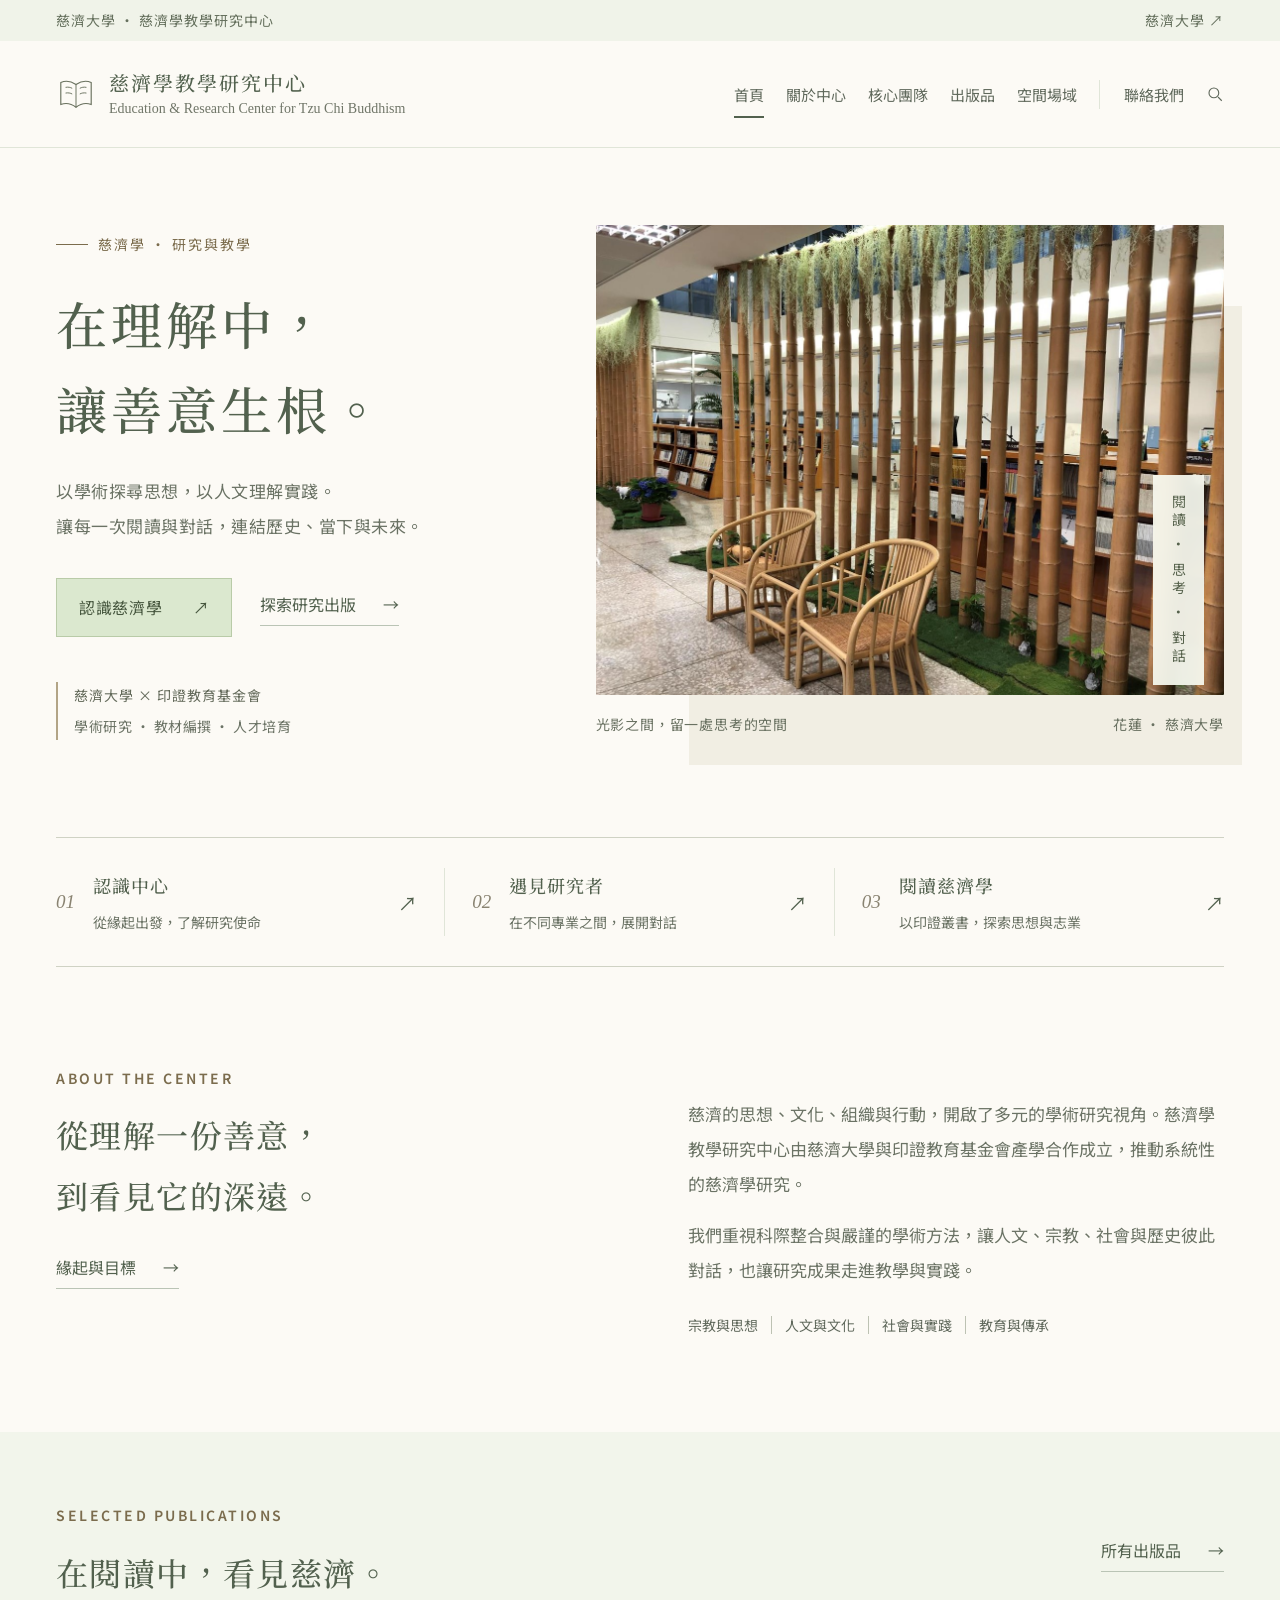
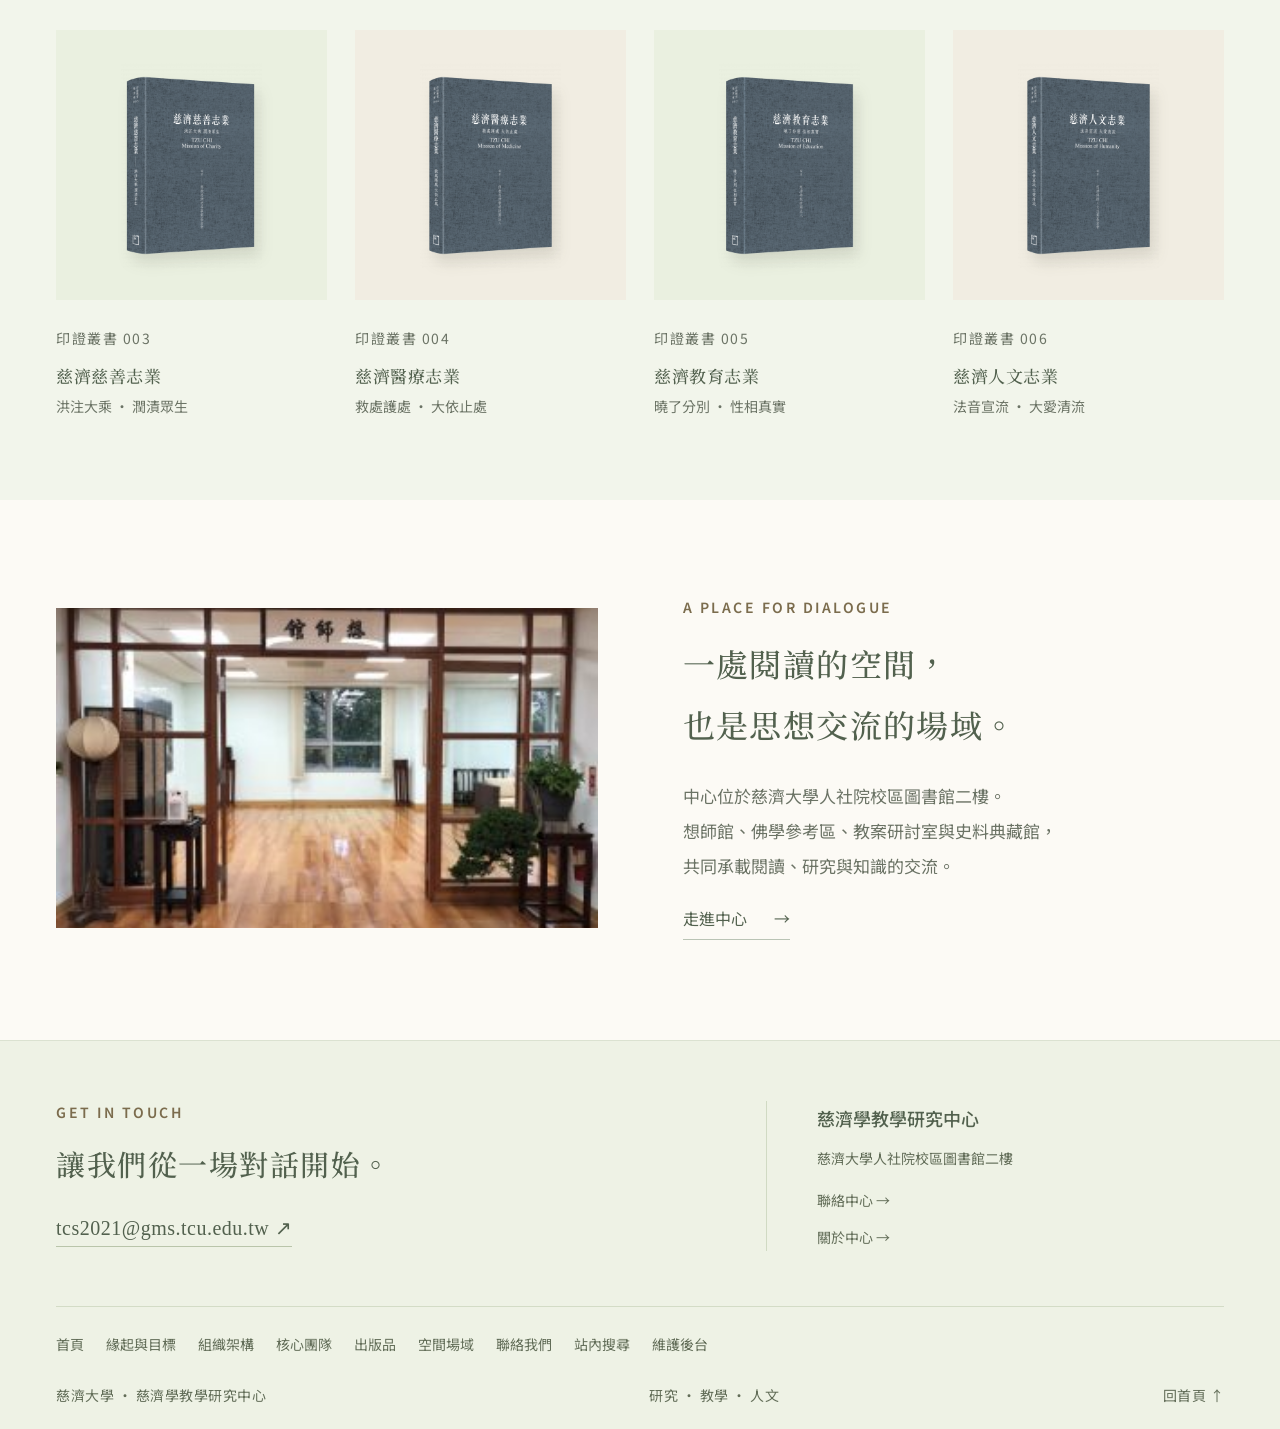
==== commit b0640261: "Add files via upload" ====
--- a/index.html
+++ b/index.html
@@ -1,8 +1,8 @@
 <!doctype html>
-<html lang="zh-Hant"><head><meta charset="utf-8"><meta name="viewport" content="width=device-width,initial-scale=1"><meta name="description" content="慈濟學教學研究中心：連結思想、人文與實踐，探索研究、教學、核心團隊與印證叢書。"><meta name="theme-color" content="#303d37"><title>慈濟學教學研究中心｜慈濟大學</title><link rel="stylesheet" href="style.css"><link rel="stylesheet" href="atmosphere.css"><link rel="stylesheet" href="features.css"></head>
+<html lang="zh-Hant"><head><meta charset="utf-8"><meta name="viewport" content="width=device-width,initial-scale=1"><meta name="description" content="慈濟學教學研究中心：連結思想、人文與實踐，探索研究、教學、核心團隊與印證叢書。"><meta name="theme-color" content="#f0f3e9"><title>慈濟學教學研究中心｜慈濟大學</title><link rel="stylesheet" href="style.css"><link rel="stylesheet" href="atmosphere.css"><link rel="stylesheet" href="features.css"></head>
 <body><a class="skip" href="#main">跳至主要內容</a>
 <div class="utility"><div class="wrap"><span>慈濟大學 · 慈濟學教學研究中心</span><a href="https://www.tcu.edu.tw/" target="_blank" rel="noopener">慈濟大學 ↗</a></div></div>
-<header><div class="wrap header-inner"><a class="brand" href="#home" aria-label="慈濟學教學研究中心首頁"><span class="brand-mark" aria-hidden="true"><svg viewBox="0 0 40 40" fill="none"><path d="M20 10C14 6 8 6 4 8v23c6-2 11-1 16 3 5-4 10-5 16-3V8c-4-2-10-2-16 2Z" stroke="currentColor" stroke-width="1.2"/><path d="M20 10v24M9 13c3-.5 5 0 7 1M9 19c3-.5 5 0 7 1M24 14c2-1 4-1.5 7-1M24 20c2-1 4-1.5 7-1" stroke="currentColor" stroke-width="1"/></svg></span><span><strong>慈濟學教學研究中心</strong><small>Education & Research Center for Tzu Chi Buddhism</small></span></a><button id="menu" class="menu" aria-label="開啟導覽選單" aria-expanded="false" aria-controls="nav">☰</button><nav id="nav" aria-label="主要導覽"><a href="#home">首頁</a><a href="#about">關於中心</a><a href="#team">核心團隊</a><a href="#publications">出版品</a><a href="#spaces">空間場域</a><a class="nav-contact" href="#contact">聯絡我們</a><a class="nav-search" href="#search" aria-label="站內搜尋"><svg viewBox="0 0 24 24" fill="none" aria-hidden="true"><circle cx="10.5" cy="10.5" r="6.5" stroke="currentColor" stroke-width="1.5"/><path d="m16 16 5 5" stroke="currentColor" stroke-width="1.5"/></svg><span>搜尋</span></a></nav></div></header>
+<header><div class="wrap header-inner"><a class="brand" href="#home" aria-label="慈濟學教學研究中心首頁"><span class="brand-mark" aria-hidden="true"><svg viewBox="0 0 40 40" fill="none"><path d="M20 10C14 6 8 6 4 8v23c6-2 11-1 16 3 5-4 10-5 16-3V8c-4-2-10-2-16 2Z" stroke="currentColor" stroke-width="1.2"/><path d="M20 10v24M9 13c3-.5 5 0 7 1M9 19c3-.5 5 0 7 1M24 14c2-1 4-1.5 7-1M24 20c2-1 4-1.5 7-1" stroke="currentColor" stroke-width="1"/></svg></span><span><strong>慈濟學教學研究中心</strong><small><span class="brand-english-full">Education & Research Center for Tzu Chi Buddhism</span><span class="brand-english-short">Tzu Chi Studies</span></small></span></a><button id="menu" class="menu" aria-label="開啟導覽選單" aria-expanded="false" aria-controls="nav">☰</button><nav id="nav" aria-label="主要導覽"><a href="#home">首頁</a><a href="#about">關於中心</a><a href="#team">核心團隊</a><a href="#publications">出版品</a><a href="#spaces">空間場域</a><a class="nav-contact" href="#contact">聯絡我們</a><a class="nav-search" href="#search" aria-label="站內搜尋"><svg viewBox="0 0 24 24" fill="none" aria-hidden="true"><circle cx="10.5" cy="10.5" r="6.5" stroke="currentColor" stroke-width="1.5"/><path d="m16 16 5 5" stroke="currentColor" stroke-width="1.5"/></svg><span>搜尋</span></a></nav></div></header>
 <main id="main" tabindex="-1">
 <section data-page="home">
 <div class="hero wrap"><div class="hero-copy"><div class="eyebrow"><span></span> 慈濟學 · 研究與教學</div><h1>在理解中，<br>讓善意生根。</h1><p>以學術探尋思想，以人文理解實踐。<br>讓每一次閱讀與對話，連結歷史、當下與未來。</p><div class="hero-actions"><a class="button" href="#about">認識慈濟學 <span>↗</span></a><a class="text-link" href="#publications">探索研究出版 <span>→</span></a></div><div class="hero-note"><span>慈濟大學 × 印證教育基金會</span><small>學術研究 · 教材編撰 · 人才培育</small></div></div><figure class="hero-photo"><img src="assets/reading-space.jpg" alt="慈濟學教學研究中心的竹木隔間、藤椅與書架" fetchpriority="high"><span class="photo-label" aria-hidden="true">閱讀 · 思考 · 對話</span><figcaption><span>光影之間，留一處思考的空間</span><span>花蓮 · 慈濟大學</span></figcaption></figure></div>
@@ -19,5 +19,5 @@
 <section data-page="search" hidden class="wrap inner-page"><div class="eyebrow">EXPLORE THE CENTER</div><h1>從一個關鍵字，開啟探索。</h1><p class="lead">搜尋中心介紹、團隊、出版品與空間資訊。</p><form id="site-search-form" class="site-search-form" role="search"><label class="sr-only" for="site-search-input">站內搜尋關鍵字</label><input id="site-search-input" type="search" placeholder="例如：慈善、宗教、教案、鄭凱文…"><button class="button" type="submit">搜尋 →</button></form><div id="search-results" aria-live="polite"></div></section>
 <section data-page="contact" hidden class="wrap inner-page"><div class="eyebrow">GET IN TOUCH</div><h1>讓交流，從這裡開始。</h1><p class="lead">關於慈濟學研究、教材、出版品或中心資源，歡迎與我們聯繫。</p><div class="contact-layout"><div class="contact-details"><h2>慈濟學教學研究中心</h2><dl><dt>電子郵件</dt><dd><a href="mailto:tcs2021@gms.tcu.edu.tw">tcs2021@gms.tcu.edu.tw</a><button class="copy" data-copy="tcs2021@gms.tcu.edu.tw">複製信箱</button></dd><dt>中心位置</dt><dd>慈濟大學人社院校區圖書館二樓</dd></dl><a class="text-link" href="#spaces">瀏覽中心空間 →</a><p id="copy-status" role="status"></p><div class="contact-persons"><h3>研究與教學聯繫</h3><p>鄭凱文 助理教授</p><a href="tel:+88638572677">+886-3-8572677</a><span> 分機 5870 / 5871</span><br><a href="mailto:kevin0512@gms.tcu.edu.tw">kevin0512@gms.tcu.edu.tw</a><br><a class="text-link" href="#team">完整團隊資料 →</a></div></div><form id="contact-form" class="contact-form"><h2>撰寫聯絡郵件</h2><label for="contact-name">您的姓名</label><input id="contact-name" name="name" autocomplete="name" required maxlength="80"><label for="contact-subject">聯絡主題</label><select id="contact-subject" name="subject"><option>研究與學術交流</option><option>教學與教材</option><option>出版品詢問</option><option>中心空間與資源</option><option>其他事項</option></select><label for="contact-message">您的訊息</label><textarea id="contact-message" name="message" rows="6" required maxlength="5000"></textarea><button class="button" type="submit">開啟郵件撰寫 <span>↗</span></button><p class="form-note">將開啟您的郵件程式並帶入內容；請確認後自行寄出。</p><p id="contact-status" role="status"></p></form></div></section>
 </main>
-<footer id="site-footer"><div class="wrap footer-top"><div><div class="eyebrow">GET IN TOUCH</div><h2>讓我們從一場對話開始。</h2><a class="footer-email" href="mailto:tcs2021@gms.tcu.edu.tw">tcs2021@gms.tcu.edu.tw ↗</a></div><div class="footer-info"><h3>慈濟學教學研究中心</h3><p>慈濟大學人社院校區圖書館二樓</p><a href="#contact">聯絡中心 →</a><a href="#about">關於中心 →</a></div></div><nav class="wrap footer-sitemap" aria-label="網站地圖"><a href="#home">首頁</a><a href="#about">緣起與目標</a><a href="#organization">組織架構</a><a href="#team">核心團隊</a><a href="#publications">出版品</a><a href="#spaces">空間場域</a><a href="#contact">聯絡我們</a><a href="#search">站內搜尋</a></nav><div class="wrap footer-bottom"><span>慈濟大學 · 慈濟學教學研究中心</span><span>研究 · 教學 · 人文</span><a href="#home">回首頁 ↑</a></div></footer>
-<dialog id="detail"><button class="close" aria-label="關閉視窗">×</button><div id="detail-content"></div></dialog><script src="content.js"></script><script src="main.js"></script></body></html>
+<footer id="site-footer"><div class="wrap footer-top"><div><div class="eyebrow">GET IN TOUCH</div><h2>讓我們從一場對話開始。</h2><a class="footer-email" href="mailto:tcs2021@gms.tcu.edu.tw">tcs2021@gms.tcu.edu.tw ↗</a></div><div class="footer-info"><h3>慈濟學教學研究中心</h3><p>慈濟大學人社院校區圖書館二樓</p><a href="#contact">聯絡中心 →</a><a href="#about">關於中心 →</a></div></div><nav class="wrap footer-sitemap" aria-label="網站地圖"><a href="#home">首頁</a><a href="#about">緣起與目標</a><a href="#organization">組織架構</a><a href="#team">核心團隊</a><a href="#publications">出版品</a><a href="#spaces">空間場域</a><a href="#contact">聯絡我們</a><a href="#search">站內搜尋</a><a href="admin.html" rel="nofollow">維護後台</a></nav><div class="wrap footer-bottom"><span>慈濟大學 · 慈濟學教學研究中心</span><span>研究 · 教學 · 人文</span><a href="#home">回首頁 ↑</a></div></footer>
+<dialog id="detail"><button class="close" aria-label="關閉視窗">×</button><div id="detail-content"></div></dialog><script src="content.js"></script><script src="overrides.js"></script><script src="main.js"></script></body></html>
--- a/style.css
+++ b/style.css
@@ -1,3 +1,3 @@
 @import url('https://fonts.googleapis.com/css2?family=Noto+Sans+TC:wght@400;500;600;700&family=Noto+Serif+TC:wght@400;500;600;700&display=swap');
-:root{--ink:#203e35;--text:#424d45;--muted:#6a756c;--paper:#f8f7f2;--line:#dedfd5;--gold:#a28250}*{box-sizing:border-box}html{scroll-behavior:smooth;scroll-padding-top:110px}body{margin:0;background:var(--paper);color:var(--text);font-family:'Noto Sans TC',sans-serif;font-size:15px;line-height:1.9}a{color:inherit;text-decoration:none}button,input{font:inherit}button,a{-webkit-tap-highlight-color:transparent}button{cursor:pointer}img{display:block;max-width:100%}button:focus-visible,a:focus-visible,input:focus-visible{outline:3px solid var(--gold);outline-offset:5px}[hidden]{display:none!important}.wrap{width:min(1280px,calc(100% - 112px));margin:auto}.utility{background:var(--ink);color:#e9eee5;font-size:11px;letter-spacing:1.4px;padding:6px 0}.utility .wrap{display:flex;justify-content:space-between}header{background:rgba(248,247,242,.96);position:sticky;top:0;z-index:20;border-bottom:1px solid var(--line);backdrop-filter:blur(14px)}.header-inner{height:98px;display:flex;align-items:center;justify-content:space-between;gap:20px}.brand{display:flex;align-items:center;gap:14px;color:var(--ink)}.brand-mark{border:1px solid #718274;width:48px;height:48px;display:grid;place-items:center;font:28px 'Noto Serif TC',serif;border-radius:50% 50% 4px 4px}.brand strong{display:block;font:600 20px 'Noto Serif TC',serif;letter-spacing:1.5px}.brand small{display:block;font:9px/2.2 Georgia,serif;letter-spacing:.5px}nav{display:flex;align-items:center;gap:25px;font-size:13px}nav a{position:relative}nav a[aria-current=page]:after{content:'';position:absolute;height:2px;bottom:-9px;left:0;right:0;background:var(--ink)}nav a:hover{color:var(--gold)}.nav-contact{border-left:1px solid var(--line);padding-left:24px}.nav-contact span{margin-left:7px}.menu{display:none}.eyebrow{font:11px/1.6 'Noto Sans TC',sans-serif;letter-spacing:2.5px;color:var(--gold);font-weight:600;display:flex;align-items:center;gap:10px}.eyebrow span{width:22px;height:1px;background:var(--gold)}h1,h2,h3,p{margin-top:0}h1,h2{color:var(--ink);font-family:'Noto Serif TC',serif;font-weight:600}h1{font-size:clamp(34px,3.3vw,50px);line-height:1.65;letter-spacing:1.5px}.hero{display:grid;grid-template-columns:.95fr 1.05fr;gap:55px;padding-top:64px;padding-bottom:58px;align-items:center}.hero-copy{padding:18px 0}.hero h1{margin:24px 0 19px}.hero p{font-size:15px;line-height:2.15;color:var(--muted)}.hero-actions{display:flex;gap:25px;align-items:center;margin:30px 0 47px}.button{background:var(--ink);color:#fff;display:inline-flex;align-items:center;gap:30px;padding:12px 23px;font-size:13px;transition:background .2s}.button:hover{background:#3d5b43}.text-link{display:inline-flex;align-items:center;gap:27px;font-size:13px;border-bottom:1px solid #bac4b5;padding-bottom:5px;color:var(--ink)}.text-link:hover{border-color:var(--gold);color:#8b6839}.hero-note{border-left:2px solid #b39a72;padding-left:16px;font-size:12px;letter-spacing:1px}.hero-note small{display:block;color:var(--muted);font-size:10px;margin-top:3px}.hero-photo{margin:0;position:relative;padding:0 0 27px}.hero-photo:before{content:'';position:absolute;right:-16px;top:-16px;width:70%;height:70%;border:1px solid #c5cebd;z-index:-1}.hero-photo img{height:435px;width:100%;object-fit:cover;object-position:51% 45%;border-radius:100px 0 0 0}.hero-photo figcaption{display:flex;justify-content:space-between;font-size:10px;letter-spacing:1px;color:var(--muted);margin-top:15px}.pathways{display:grid;grid-template-columns:repeat(3,1fr);border-top:1px solid var(--line);border-bottom:1px solid var(--line);padding:28px 0}.pathways a{display:flex;align-items:center;gap:18px;padding:0 27px;border-right:1px solid var(--line)}.pathways a:first-child{padding-left:0}.pathways a:last-child{border:0;padding-right:0}.index{font:italic 20px Georgia,serif;color:var(--gold)}.pathways h2{font-size:19px;margin:0 0 5px}.pathways p{font-size:11px;color:var(--muted);margin:0}.arrow{margin-left:auto;font-size:22px;color:var(--ink)}.pathways a:hover .arrow{transform:translate(3px,-3px)}.about-section{display:grid;grid-template-columns:1fr 1fr;gap:80px;padding-top:92px;padding-bottom:90px}.section-title{font-size:32px;line-height:1.8;margin:15px 0 24px;letter-spacing:1px}.about-text{padding-top:30px}.about-text p{font-size:14px;line-height:2.1;color:var(--muted)}.topics{display:flex;flex-wrap:wrap;gap:10px;margin-top:28px}.topics span{font-size:11px;padding:4px 13px;border:1px solid #d5dbc9;border-radius:2px}.books-section{background:#eef0e8;padding:65px 0 70px}.section-heading{display:flex;align-items:center;justify-content:space-between;margin-bottom:28px}.section-heading h2{margin-bottom:0}.book-grid{display:grid;grid-template-columns:repeat(4,1fr);gap:28px}.book{border:0;background:transparent;padding:0;text-align:left;color:var(--text)}.book-art{background:#e5e8dd;height:270px;display:grid;place-items:center;position:relative;margin-bottom:20px;overflow:hidden}.book-art img{height:205px;width:80%;object-fit:contain;filter:drop-shadow(7px 12px 7px #0002);transition:transform .35s}.book:hover img{transform:translateY(-7px) rotate(-2deg)}.book-art .book-arrow{position:absolute;bottom:12px;right:16px;opacity:0;transition:opacity .2s}.book:hover .book-arrow{opacity:1}.book small{font-size:10px;color:var(--muted);letter-spacing:1.5px}.book h3{font:600 17px/1.6 'Noto Serif TC',serif;color:var(--ink);margin:8px 0 4px}.book p{font-size:11px;color:var(--muted);margin:0}.space-teaser{padding-top:90px;padding-bottom:90px;display:grid;grid-template-columns:1fr 1fr;gap:70px;align-items:center}.space-photo img{width:100%;height:320px;object-fit:cover}.space-teaser p{font-size:13px;color:var(--muted);line-height:2.1}footer{background:var(--ink);color:#e3e7da}.footer-top{padding-top:60px;padding-bottom:55px;display:grid;grid-template-columns:1.4fr 1fr;gap:70px}.footer-top .eyebrow{color:#c7b488}.footer-top h2{font-size:29px;color:#f3f3e9;margin:13px 0 18px}.footer-email{font:18px Georgia,serif;letter-spacing:.5px;border-bottom:1px solid #889888;padding-bottom:7px}.footer-info{border-left:1px solid #587061;padding-left:50px}.footer-info h3{font-size:15px;font-weight:500;margin-bottom:8px}.footer-info p,.footer-info a{font-size:12px;color:#c0cab9}.footer-info a{display:block;margin-top:9px}.footer-bottom{display:flex;justify-content:space-between;gap:16px;border-top:1px solid #4d6658;padding:20px 0;font-size:10px;letter-spacing:.5px;color:#bfcbba}.inner-page{padding-top:68px;padding-bottom:90px;min-height:60vh}.inner-page h1{margin:20px 0 18px;font-size:40px}.lead{font-size:15px;color:var(--muted);max-width:760px;margin-bottom:45px}.article-layout{display:grid;grid-template-columns:220px 1fr;gap:65px;border-top:1px solid var(--line);padding-top:40px}.article-layout aside{display:flex;flex-direction:column;align-items:flex-start;gap:17px}.article-layout aside a{font-size:13px;color:var(--muted)}article h2{font-size:26px}.article-layout article section{margin-bottom:50px}.article-layout article p{font-size:15px;line-height:2.1;max-width:820px}.goal-list{list-style:none;counter-reset:goals;padding:0;display:grid;grid-template-columns:1fr 1fr;gap:0 25px}.goal-list li{counter-increment:goals;border-top:1px solid var(--line);padding:17px 0;font-size:14px}.goal-list li:before{content:'0' counter(goals);color:var(--gold);font:italic 20px Georgia,serif;margin-right:18px}.outcomes{padding-left:22px;font-size:14px}.outcomes li{margin-bottom:10px}.org{max-width:450px;text-align:center;padding:15px}.org div{border:1px solid var(--line);padding:15px;background:#eef0e8}.org span{color:var(--gold)}.library-controls{display:flex;justify-content:space-between;gap:20px;align-items:center;border-bottom:1px solid var(--line);padding-bottom:20px}.filters{display:flex;flex-wrap:wrap;gap:8px}.filters button{border:1px solid var(--line);background:transparent;color:var(--muted);padding:6px 15px;font-size:12px;border-radius:2px}.filters button.active{background:var(--ink);color:white;border-color:var(--ink)}.search{display:flex;align-items:center;border-bottom:1px solid #859382;gap:9px}.search input{width:220px;border:0;background:transparent;outline:none;padding:8px 0;font-size:12px;color:var(--ink)}.result-count{font-size:11px;color:var(--muted);margin:20px 0}.inner-page .book-grid{row-gap:45px}.empty{text-align:center;padding:65px 0}.team-grid{display:grid;grid-template-columns:1fr 1fr;gap:35px}.person{border-top:2px solid var(--ink);padding:32px;background:#eef0e8}.role{font-size:11px;color:#67745e;letter-spacing:1px}.person h2{font-size:29px;margin:18px 0 5px}.person h2 small{font:13px 'Noto Sans TC',sans-serif;margin-left:10px}.english{font:14px Georgia,serif;color:var(--muted)}.person-detail{margin:30px 0;border-top:1px solid var(--line);padding-top:22px}.person h3{font-size:12px;color:var(--gold);margin:0 0 5px}.person-detail p{font-size:14px;margin-bottom:20px}.source-note{font-size:12px;color:var(--muted);margin:30px 0 20px}.gallery{display:grid;grid-template-columns:repeat(3,1fr);gap:25px}.gallery button{padding:0;border:0;background:#ecefe6;overflow:hidden}.gallery img{width:100%;height:245px;object-fit:cover;transition:transform .3s}.gallery button:hover img{transform:scale(1.04)}.gallery span{display:block;font-size:11px;color:var(--muted);padding:10px 15px;text-align:left}dialog{background:var(--paper);color:var(--text);border:1px solid var(--line);padding:45px;max-width:780px;width:calc(100% - 35px);max-height:90vh;overflow:auto}dialog::backdrop{background:#142a23a8;backdrop-filter:blur(4px)}.close{position:absolute;top:10px;right:15px;background:transparent;border:0;font-size:28px;color:var(--ink)}.detail-book{display:grid;grid-template-columns:230px 1fr;gap:35px;align-items:center}.detail-book img{max-height:300px;object-fit:contain}.detail-book h2{font-size:25px}.detail-book p{font-size:14px}.detail-book small{color:var(--gold)}.detail-photo img{max-height:70vh;margin:auto}.detail-photo p{font-size:12px;margin-top:15px}.skip{position:fixed;top:-70px;left:10px;z-index:99;background:white;padding:10px}.skip:focus{top:10px}@media(min-width:1600px){.hero-photo img{height:490px}}@media(max-width:1150px){.wrap{width:calc(100% - 64px)}nav{gap:15px}.brand strong{font-size:17px}.brand small{font-size:8px}.hero{gap:35px}.hero h1{font-size:36px}.hero-actions{gap:15px}.pathways a{padding:0 17px}.pathways p{font-size:10px}.book-art{height:230px}}@media(max-width:900px){.header-inner{height:82px}.menu{display:block;border:1px solid var(--line);background:transparent;color:var(--ink);font-size:21px;width:40px;height:40px}nav{display:none;position:absolute;top:82px;left:0;width:100%;padding:20px 32px;background:var(--paper);border-bottom:1px solid var(--line);flex-wrap:wrap;gap:20px 30px}nav.open{display:flex}.nav-contact{border:0;padding:0}.hero{gap:25px}.hero h1{font-size:31px}.hero-photo img{height:400px}.hero-actions{flex-direction:column;align-items:flex-start;gap:20px;margin-bottom:30px}.hero-note{font-size:10px}.about-section{gap:45px}.section-title{font-size:27px}.pathways h2{font-size:16px}.book-grid{grid-template-columns:repeat(2,1fr)}.book-art{height:285px}.library-controls{flex-direction:column;align-items:flex-start}.search{width:100%}.search input{width:100%}.gallery{grid-template-columns:repeat(2,1fr)}.space-teaser{gap:35px}.footer-top{gap:35px}.article-layout{grid-template-columns:150px 1fr;gap:30px}}@media(max-width:600px){.wrap{width:calc(100% - 40px)}.utility{font-size:9px;letter-spacing:.5px}.brand-mark{width:37px;height:40px;font-size:23px}.brand{gap:10px}.brand strong{font-size:15px;letter-spacing:.8px}.brand small{font-size:6.6px;letter-spacing:0}.hero{display:flex;flex-direction:column;padding-top:32px;padding-bottom:35px;gap:25px;align-items:stretch}.hero-copy{padding:0}.hero h1{font-size:34px;margin-top:19px;line-height:1.65}.hero p{font-size:13px}.hero-actions{flex-direction:row;align-items:center;gap:20px;margin:25px 0}.button{padding:10px 17px;gap:19px;font-size:12px}.text-link{font-size:12px;gap:17px}.hero-note{display:none}.hero-photo{padding-bottom:0}.hero-photo img{height:320px;border-radius:65px 0 0 0}.hero-photo:before{right:-8px;top:-8px}.hero-photo figcaption{font-size:9px;letter-spacing:0}.pathways{grid-template-columns:1fr;padding:0}.pathways a,.pathways a:first-child,.pathways a:last-child{padding:19px 0;border:0;border-bottom:1px solid var(--line)}.pathways a:last-child{border:0}.pathways h2{font-size:18px}.pathways p{font-size:11px}.about-section{grid-template-columns:1fr;padding-top:55px;padding-bottom:55px;gap:20px}.about-text{padding-top:0}.section-title{font-size:27px}.books-section{padding:45px 0}.section-heading{align-items:flex-end;gap:20px}.section-heading h2{font-size:24px}.section-heading .text-link{white-space:nowrap}.book-grid{gap:25px 16px}.book-art{height:220px;margin-bottom:14px}.book-art img{height:175px;width:90%}.book h3{font-size:15px}.book p{font-size:10px}.space-teaser{grid-template-columns:1fr;padding-top:55px;padding-bottom:55px;gap:30px}.space-photo img{height:260px}.footer-top{grid-template-columns:1fr;padding-top:40px;padding-bottom:35px;gap:30px}.footer-top h2{font-size:25px}.footer-info{padding-left:0;border:0}.footer-bottom{flex-direction:column;gap:7px}.inner-page{padding-top:40px;padding-bottom:55px}.inner-page h1{font-size:31px;line-height:1.6}.lead{font-size:13px;margin-bottom:30px}.article-layout{grid-template-columns:1fr;gap:30px}.article-layout aside{flex-direction:row;flex-wrap:wrap;gap:20px}.goal-list{grid-template-columns:1fr}.team-grid{grid-template-columns:1fr}.person{padding:25px}.gallery{gap:15px}.gallery img{height:160px}.detail-book{grid-template-columns:1fr;gap:25px}.detail-book img{height:220px;margin:auto}dialog{padding:35px 25px}.filters{gap:6px}.filters button{padding:5px 10px;font-size:11px}}@media(prefers-reduced-motion:reduce){html{scroll-behavior:auto}*,*:before,*:after{transition:none!important}}
+:root{--ink:#203e35;--text:#424d45;--muted:#6a756c;--paper:#f8f7f2;--line:#dedfd5;--gold:#a28250}*{box-sizing:border-box}html{scroll-behavior:smooth;scroll-padding-top:110px}body{margin:0;background:var(--paper);color:var(--text);font-family:'Noto Sans TC',sans-serif;font-size:17px;line-height:1.9}a{color:inherit;text-decoration:none}button,input{font:inherit}button,a{-webkit-tap-highlight-color:transparent}button{cursor:pointer}img{display:block;max-width:100%}button:focus-visible,a:focus-visible,input:focus-visible{outline:3px solid var(--gold);outline-offset:5px}[hidden]{display:none!important}.wrap{width:min(1280px,calc(100% - 112px));margin:auto}.utility{background:var(--ink);color:#e9eee5;font-size:14px;letter-spacing:1.4px;padding:6px 0}.utility .wrap{display:flex;justify-content:space-between}header{background:rgba(248,247,242,.96);position:sticky;top:0;z-index:20;border-bottom:1px solid var(--line);backdrop-filter:blur(14px)}.header-inner{height:98px;display:flex;align-items:center;justify-content:space-between;gap:20px}.brand{display:flex;align-items:center;gap:14px;color:var(--ink)}.brand-mark{border:1px solid #718274;width:48px;height:48px;display:grid;place-items:center;font:28px 'Noto Serif TC',serif;border-radius:50% 50% 4px 4px}.brand strong{display:block;font:600 20px 'Noto Serif TC',serif;letter-spacing:1.5px}.brand small{display:block;font:14px/2.2 Georgia,serif;letter-spacing:.5px}nav{display:flex;align-items:center;gap:25px;font-size:14px}nav a{position:relative}nav a[aria-current=page]:after{content:'';position:absolute;height:2px;bottom:-9px;left:0;right:0;background:var(--ink)}nav a:hover{color:var(--gold)}.nav-contact{border-left:1px solid var(--line);padding-left:24px}.nav-contact span{margin-left:7px}.menu{display:none}.eyebrow{font:14px/1.6 'Noto Sans TC',sans-serif;letter-spacing:2.5px;color:var(--gold);font-weight:600;display:flex;align-items:center;gap:10px}.eyebrow span{width:22px;height:1px;background:var(--gold)}h1,h2,h3,p{margin-top:0}h1,h2{color:var(--ink);font-family:'Noto Serif TC',serif;font-weight:600}h1{font-size:clamp(34px,3.3vw,50px);line-height:1.65;letter-spacing:1.5px}.hero{display:grid;grid-template-columns:.95fr 1.05fr;gap:55px;padding-top:64px;padding-bottom:58px;align-items:center}.hero-copy{padding:18px 0}.hero h1{margin:24px 0 19px}.hero p{font-size:17px;line-height:2.15;color:var(--muted)}.hero-actions{display:flex;gap:25px;align-items:center;margin:30px 0 47px}.button{background:var(--ink);color:#fff;display:inline-flex;align-items:center;gap:30px;padding:12px 23px;font-size:14px;transition:background .2s}.button:hover{background:#3d5b43}.text-link{display:inline-flex;align-items:center;gap:27px;font-size:14px;border-bottom:1px solid #bac4b5;padding-bottom:5px;color:var(--ink)}.text-link:hover{border-color:var(--gold);color:#8b6839}.hero-note{border-left:2px solid #b39a72;padding-left:16px;font-size:14px;letter-spacing:1px}.hero-note small{display:block;color:var(--muted);font-size:14px;margin-top:3px}.hero-photo{margin:0;position:relative;padding:0 0 27px}.hero-photo:before{content:'';position:absolute;right:-16px;top:-16px;width:70%;height:70%;border:1px solid #c5cebd;z-index:-1}.hero-photo img{height:435px;width:100%;object-fit:cover;object-position:51% 45%;border-radius:100px 0 0 0}.hero-photo figcaption{display:flex;justify-content:space-between;font-size:14px;letter-spacing:1px;color:var(--muted);margin-top:15px}.pathways{display:grid;grid-template-columns:repeat(3,1fr);border-top:1px solid var(--line);border-bottom:1px solid var(--line);padding:28px 0}.pathways a{display:flex;align-items:center;gap:18px;padding:0 27px;border-right:1px solid var(--line)}.pathways a:first-child{padding-left:0}.pathways a:last-child{border:0;padding-right:0}.index{font:italic 20px Georgia,serif;color:var(--gold)}.pathways h2{font-size:19px;margin:0 0 5px}.pathways p{font-size:14px;color:var(--muted);margin:0}.arrow{margin-left:auto;font-size:22px;color:var(--ink)}.pathways a:hover .arrow{transform:translate(3px,-3px)}.about-section{display:grid;grid-template-columns:1fr 1fr;gap:80px;padding-top:92px;padding-bottom:90px}.section-title{font-size:32px;line-height:1.8;margin:15px 0 24px;letter-spacing:1px}.about-text{padding-top:30px}.about-text p{font-size:16px;line-height:2.1;color:var(--muted)}.topics{display:flex;flex-wrap:wrap;gap:10px;margin-top:28px}.topics span{font-size:14px;padding:4px 13px;border:1px solid #d5dbc9;border-radius:2px}.books-section{background:#eef0e8;padding:65px 0 70px}.section-heading{display:flex;align-items:center;justify-content:space-between;margin-bottom:28px}.section-heading h2{margin-bottom:0}.book-grid{display:grid;grid-template-columns:repeat(4,1fr);gap:28px}.book{border:0;background:transparent;padding:0;text-align:left;color:var(--text)}.book-art{background:#e5e8dd;height:270px;display:grid;place-items:center;position:relative;margin-bottom:20px;overflow:hidden}.book-art img{height:205px;width:80%;object-fit:contain;filter:drop-shadow(7px 12px 7px #0002);transition:transform .35s}.book:hover img{transform:translateY(-7px) rotate(-2deg)}.book-art .book-arrow{position:absolute;bottom:12px;right:16px;opacity:0;transition:opacity .2s}.book:hover .book-arrow{opacity:1}.book small{font-size:14px;color:var(--muted);letter-spacing:1.5px}.book h3{font:600 17px/1.6 'Noto Serif TC',serif;color:var(--ink);margin:8px 0 4px}.book p{font-size:14px;color:var(--muted);margin:0}.space-teaser{padding-top:90px;padding-bottom:90px;display:grid;grid-template-columns:1fr 1fr;gap:70px;align-items:center}.space-photo img{width:100%;height:320px;object-fit:cover}.space-teaser p{font-size:14px;color:var(--muted);line-height:2.1}footer{background:var(--ink);color:#e3e7da}.footer-top{padding-top:60px;padding-bottom:55px;display:grid;grid-template-columns:1.4fr 1fr;gap:70px}.footer-top .eyebrow{color:#c7b488}.footer-top h2{font-size:29px;color:#f3f3e9;margin:13px 0 18px}.footer-email{font:18px Georgia,serif;letter-spacing:.5px;border-bottom:1px solid #889888;padding-bottom:7px}.footer-info{border-left:1px solid #587061;padding-left:50px}.footer-info h3{font-size:17px;font-weight:500;margin-bottom:8px}.footer-info p,.footer-info a{font-size:14px;color:#c0cab9}.footer-info a{display:block;margin-top:9px}.footer-bottom{display:flex;justify-content:space-between;gap:16px;border-top:1px solid #4d6658;padding:20px 0;font-size:14px;letter-spacing:.5px;color:#bfcbba}.inner-page{padding-top:68px;padding-bottom:90px;min-height:60vh}.inner-page h1{margin:20px 0 18px;font-size:40px}.lead{font-size:17px;color:var(--muted);max-width:760px;margin-bottom:45px}.article-layout{display:grid;grid-template-columns:220px 1fr;gap:65px;border-top:1px solid var(--line);padding-top:40px}.article-layout aside{display:flex;flex-direction:column;align-items:flex-start;gap:17px}.article-layout aside a{font-size:14px;color:var(--muted)}article h2{font-size:26px}.article-layout article section{margin-bottom:50px}.article-layout article p{font-size:17px;line-height:2.1;max-width:820px}.goal-list{list-style:none;counter-reset:goals;padding:0;display:grid;grid-template-columns:1fr 1fr;gap:0 25px}.goal-list li{counter-increment:goals;border-top:1px solid var(--line);padding:17px 0;font-size:16px}.goal-list li:before{content:'0' counter(goals);color:var(--gold);font:italic 20px Georgia,serif;margin-right:18px}.outcomes{padding-left:22px;font-size:16px}.outcomes li{margin-bottom:10px}.org{max-width:450px;text-align:center;padding:15px}.org div{border:1px solid var(--line);padding:15px;background:#eef0e8}.org span{color:var(--gold)}.library-controls{display:flex;justify-content:space-between;gap:20px;align-items:center;border-bottom:1px solid var(--line);padding-bottom:20px}.filters{display:flex;flex-wrap:wrap;gap:8px}.filters button{border:1px solid var(--line);background:transparent;color:var(--muted);padding:6px 15px;font-size:14px;border-radius:2px}.filters button.active{background:var(--ink);color:white;border-color:var(--ink)}.search{display:flex;align-items:center;border-bottom:1px solid #859382;gap:9px}.search input{width:220px;border:0;background:transparent;outline:none;padding:8px 0;font-size:14px;color:var(--ink)}.result-count{font-size:14px;color:var(--muted);margin:20px 0}.inner-page .book-grid{row-gap:45px}.empty{text-align:center;padding:65px 0}.team-grid{display:grid;grid-template-columns:1fr 1fr;gap:35px}.person{border-top:2px solid var(--ink);padding:32px;background:#eef0e8}.role{font-size:14px;color:#67745e;letter-spacing:1px}.person h2{font-size:29px;margin:18px 0 5px}.person h2 small{font:14px 'Noto Sans TC',sans-serif;margin-left:10px}.english{font:16px Georgia,serif;color:var(--muted)}.person-detail{margin:30px 0;border-top:1px solid var(--line);padding-top:22px}.person h3{font-size:14px;color:var(--gold);margin:0 0 5px}.person-detail p{font-size:16px;margin-bottom:20px}.source-note{font-size:14px;color:var(--muted);margin:30px 0 20px}.gallery{display:grid;grid-template-columns:repeat(3,1fr);gap:25px}.gallery button{padding:0;border:0;background:#ecefe6;overflow:hidden}.gallery img{width:100%;height:245px;object-fit:cover;transition:transform .3s}.gallery button:hover img{transform:scale(1.04)}.gallery span{display:block;font-size:14px;color:var(--muted);padding:10px 15px;text-align:left}dialog{background:var(--paper);color:var(--text);border:1px solid var(--line);padding:45px;max-width:780px;width:calc(100% - 35px);max-height:90vh;overflow:auto}dialog::backdrop{background:#142a23a8;backdrop-filter:blur(4px)}.close{position:absolute;top:10px;right:15px;background:transparent;border:0;font-size:28px;color:var(--ink)}.detail-book{display:grid;grid-template-columns:230px 1fr;gap:35px;align-items:center}.detail-book img{max-height:300px;object-fit:contain}.detail-book h2{font-size:25px}.detail-book p{font-size:16px}.detail-book small{color:var(--gold)}.detail-photo img{max-height:70vh;margin:auto}.detail-photo p{font-size:14px;margin-top:15px}.skip{position:fixed;top:-70px;left:10px;z-index:99;background:white;padding:10px}.skip:focus{top:10px}@media(min-width:1600px){.hero-photo img{height:490px}}@media(max-width:1150px){.wrap{width:calc(100% - 64px)}nav{gap:15px}.brand strong{font-size:17px}.brand small{font-size:14px}.hero{gap:35px}.hero h1{font-size:36px}.hero-actions{gap:15px}.pathways a{padding:0 17px}.pathways p{font-size:14px}.book-art{height:230px}}@media(max-width:900px){.header-inner{height:82px}.menu{display:block;border:1px solid var(--line);background:transparent;color:var(--ink);font-size:21px;width:40px;height:40px}nav{display:none;position:absolute;top:82px;left:0;width:100%;padding:20px 32px;background:var(--paper);border-bottom:1px solid var(--line);flex-wrap:wrap;gap:20px 30px}nav.open{display:flex}.nav-contact{border:0;padding:0}.hero{gap:25px}.hero h1{font-size:31px}.hero-photo img{height:400px}.hero-actions{flex-direction:column;align-items:flex-start;gap:20px;margin-bottom:30px}.hero-note{font-size:14px}.about-section{gap:45px}.section-title{font-size:27px}.pathways h2{font-size:16px}.book-grid{grid-template-columns:repeat(2,1fr)}.book-art{height:285px}.library-controls{flex-direction:column;align-items:flex-start}.search{width:100%}.search input{width:100%}.gallery{grid-template-columns:repeat(2,1fr)}.space-teaser{gap:35px}.footer-top{gap:35px}.article-layout{grid-template-columns:150px 1fr;gap:30px}}@media(max-width:600px){.wrap{width:calc(100% - 40px)}.utility{font-size:14px;letter-spacing:.5px}.brand-mark{width:37px;height:40px;font-size:23px}.brand{gap:10px}.brand strong{font-size:17px;letter-spacing:.8px}.brand small{font-size:14px;letter-spacing:0}.hero{display:flex;flex-direction:column;padding-top:32px;padding-bottom:35px;gap:25px;align-items:stretch}.hero-copy{padding:0}.hero h1{font-size:34px;margin-top:19px;line-height:1.65}.hero p{font-size:14px}.hero-actions{flex-direction:row;align-items:center;gap:20px;margin:25px 0}.button{padding:10px 17px;gap:19px;font-size:14px}.text-link{font-size:14px;gap:17px}.hero-note{display:none}.hero-photo{padding-bottom:0}.hero-photo img{height:320px;border-radius:65px 0 0 0}.hero-photo:before{right:-8px;top:-8px}.hero-photo figcaption{font-size:14px;letter-spacing:0}.pathways{grid-template-columns:1fr;padding:0}.pathways a,.pathways a:first-child,.pathways a:last-child{padding:19px 0;border:0;border-bottom:1px solid var(--line)}.pathways a:last-child{border:0}.pathways h2{font-size:18px}.pathways p{font-size:14px}.about-section{grid-template-columns:1fr;padding-top:55px;padding-bottom:55px;gap:20px}.about-text{padding-top:0}.section-title{font-size:27px}.books-section{padding:45px 0}.section-heading{align-items:flex-end;gap:20px}.section-heading h2{font-size:24px}.section-heading .text-link{white-space:nowrap}.book-grid{gap:25px 16px}.book-art{height:220px;margin-bottom:14px}.book-art img{height:175px;width:90%}.book h3{font-size:17px}.book p{font-size:14px}.space-teaser{grid-template-columns:1fr;padding-top:55px;padding-bottom:55px;gap:30px}.space-photo img{height:260px}.footer-top{grid-template-columns:1fr;padding-top:40px;padding-bottom:35px;gap:30px}.footer-top h2{font-size:25px}.footer-info{padding-left:0;border:0}.footer-bottom{flex-direction:column;gap:7px}.inner-page{padding-top:40px;padding-bottom:55px}.inner-page h1{font-size:31px;line-height:1.6}.lead{font-size:14px;margin-bottom:30px}.article-layout{grid-template-columns:1fr;gap:30px}.article-layout aside{flex-direction:row;flex-wrap:wrap;gap:20px}.goal-list{grid-template-columns:1fr}.team-grid{grid-template-columns:1fr}.person{padding:25px}.gallery{gap:15px}.gallery img{height:160px}.detail-book{grid-template-columns:1fr;gap:25px}.detail-book img{height:220px;margin:auto}dialog{padding:35px 25px}.filters{gap:6px}.filters button{padding:5px 10px;font-size:14px}}@media(prefers-reduced-motion:reduce){html{scroll-behavior:auto}*,*:before,*:after{transition:none!important}}
 .gallery span span{display:inline;padding:0;margin-left:8px}
--- a/atmosphere.css
+++ b/atmosphere.css
@@ -1,31 +1,31 @@
 /* Calm proportions, natural materials, and an editorial reading rhythm. */
-:root{--ink:#303d37;--text:#4d534e;--muted:#6e756c;--paper:#f6f3ec;--line:#deded3;--gold:#87734f}
+:root{--ink:#52614e;--text:#60695c;--muted:#6b7365;--paper:#fcfaf5;--line:#e0e5d8;--gold:#7b6c4d}
 body{background:var(--paper)}
-.utility{background:#eae9df;color:#555f54;padding:7px 0;letter-spacing:1px}
-header{background:rgba(246,243,236,.97)}
+.utility{background:#f0f3e9;color:#65705d;padding:7px 0;letter-spacing:1px}
+header{background:rgba(252,250,245,.97)}
 .header-inner{height:106px}
 .brand-mark{border:0;border-radius:0;width:39px;height:48px;color:#68705d}
 .brand-mark svg{width:38px;height:38px}
 .brand strong{font-weight:500;letter-spacing:2px}
 .brand small{color:#707668;letter-spacing:.35px}
-nav{font-size:12px;gap:26px}
+nav{font-size:14px;gap:26px}
 .hero{grid-template-columns:.85fr 1.15fr;gap:75px;padding-top:77px;padding-bottom:72px}
 .hero-copy{padding-top:0}
-.hero .eyebrow{letter-spacing:3.5px;font-weight:400;font-size:11px}
+.hero .eyebrow{letter-spacing:3.5px;font-weight:400;font-size:14px}
 .hero .eyebrow span{width:32px}
 .hero h1{font-size:clamp(42px,4vw,58px);font-weight:500;line-height:1.65;letter-spacing:4px;margin:26px 0 24px}
-.hero p{font-size:14px;line-height:2.25;letter-spacing:.5px}
+.hero p{font-size:16px;line-height:2.25;letter-spacing:.5px}
 .hero-actions{margin-top:34px;margin-bottom:45px;gap:28px}
-.button{background:#485647;font-size:12px;padding:13px 22px;letter-spacing:.7px;transition:background .25s,transform .25s}
-.button:hover{background:#354234;transform:translateY(-2px)}
-.hero-note{border-color:#b2a486;font-size:11px;color:#626959}
-.hero-note small{font-size:10px;letter-spacing:.5px}
+.button{background:#dbe8cf;color:#46563e;border:1px solid #b9cba8;font-size:14px;padding:13px 22px;letter-spacing:.7px;transition:background .25s,transform .25s}
+.button:hover{background:#cfdfc1;transform:translateY(-2px)}
+.hero-note{border-color:#b2a486;font-size:14px;color:#626959}
+.hero-note small{font-size:14px;letter-spacing:.5px}
 .hero-photo{padding:0 0 28px;position:relative}
 .hero-photo:before{display:none}
-.hero-photo:after{content:'';position:absolute;z-index:-1;width:88%;height:85%;bottom:0;right:-18px;background:#e9e7db}
+.hero-photo:after{content:'';position:absolute;z-index:-1;width:88%;height:85%;bottom:0;right:-18px;background:#f1eee3}
 .hero-photo img{height:470px;border-radius:1px;object-position:53% 50%}
-.photo-label{position:absolute;right:20px;bottom:80px;writing-mode:vertical-rl;font-size:11px;letter-spacing:4px;color:#faf7ed;padding:19px 12px;background:#29352bb5;backdrop-filter:blur(5px)}
-.hero-photo figcaption{font-size:10px;margin-top:17px;color:#767c70;letter-spacing:.8px}
+.photo-label{position:absolute;right:20px;bottom:80px;writing-mode:vertical-rl;font-size:14px;letter-spacing:4px;color:#55614b;padding:19px 12px;background:#f8faf0ed;backdrop-filter:blur(5px)}
+.hero-photo figcaption{font-size:14px;margin-top:17px;color:#697161;letter-spacing:.8px}
 .pathways{padding:30px 0;border-color:#cfd2c4}
 .pathways h2{font-size:18px;font-weight:500;letter-spacing:1px}
 .pathways .index{color:#898371;font-size:19px}
@@ -35,25 +35,29 @@
 .about-text p{line-height:2.3}
 .topics span{border:0;border-left:1px solid #bdc2b3;border-radius:0;padding:0 13px;line-height:1.3}
 .topics span:first-child{padding-left:0;border:0}
-.books-section{background:#ecece2;padding-top:72px;padding-bottom:80px}
-.book-art{background:#e3e4d7}
-.book:nth-child(even) .book-art{background:#e8e4d9}
+.books-section{background:#f2f5eb;padding-top:72px;padding-bottom:80px}
+.book-art{background:#eaf0e0}
+.book:nth-child(even) .book-art{background:#f1ede2}
 .book-art img{filter:drop-shadow(5px 9px 7px #34382921)}
 .book:hover img{transform:translateY(-5px)}
 .book h3{font-weight:500;letter-spacing:.6px}
 .space-teaser{gap:85px;padding-top:96px;padding-bottom:100px}
 .space-photo img{filter:saturate(.9)}
-footer{background:#354237;color:#e7e7dc}
-.footer-top h2{font-weight:500;letter-spacing:1.5px}
-.footer-top .eyebrow{color:#c4ba99}
+footer{background:#eef2e5;color:#5b6851;border-top:1px solid #dbe2d1}
+.footer-top h2{color:var(--ink);font-weight:500;letter-spacing:1.5px}
+.footer-top .eyebrow{color:var(--gold)}
+.footer-email{color:var(--ink);border-color:#b9c5aa}
+.footer-info{border-color:#d0dac3}
+.footer-info h3{color:var(--ink)}
+.footer-info p,.footer-info a,.footer-bottom{color:#626d58}
 .inner-page h1,article h2,.person h2{font-weight:500}
-.person{background:#eeeee4;border-top:1px solid #7b8774}
-.org div{background:#eeeee4}
-.gallery button{background:#eeeee4}
+.person{background:#f2f5eb;border-top:1px solid #b9c5ab}
+.org div{background:#f2f5eb}
+.gallery button{background:#f2f5eb}
 .history-photo{margin:0 0 55px}
 .history-photo img{width:100%;max-height:390px;object-fit:cover;object-position:50% 37%}
-.history-photo figcaption{font-size:11px;color:var(--muted);margin-top:12px}
+.history-photo figcaption{font-size:14px;color:var(--muted);margin-top:12px}
 @media(min-width:1600px){.hero-photo img{height:520px}}
 @media(max-width:1150px){.hero{gap:45px}.hero h1{font-size:47px}.hero-photo img{height:440px}nav{gap:17px}.brand strong{font-size:17px}}
 @media(max-width:900px){.header-inner{height:82px}nav{top:82px}.hero{gap:30px;padding-top:55px;padding-bottom:55px}.hero h1{font-size:39px;letter-spacing:2px}.hero-photo img{height:430px}.hero-actions{gap:19px}.about-section{gap:45px}.section-title{font-size:27px}.space-teaser{gap:35px}}
-@media(max-width:600px){.brand-mark{width:30px;height:38px}.brand-mark svg{width:30px;height:30px}.brand strong{font-size:15px;letter-spacing:.8px}.brand small{font-size:6.6px}.hero{gap:29px;padding-top:38px;padding-bottom:40px}.hero .eyebrow{font-size:10px;letter-spacing:2px}.hero h1{font-size:43px;letter-spacing:3px;line-height:1.6;margin:22px 0}.hero p{font-size:12px;letter-spacing:.2px}.hero-actions{margin:27px 0 10px;gap:21px;flex-direction:row}.button{padding:11px 16px;font-size:11px}.hero-photo img{height:310px;object-position:46% 50%;border-radius:0}.hero-photo:after{right:-8px}.photo-label{bottom:66px;right:16px;padding:13px 9px;font-size:9px}.hero-photo figcaption{font-size:9px;letter-spacing:0}.pathways{padding:0}.pathways h2{font-size:18px}.about-section{padding-top:57px;padding-bottom:57px;gap:20px}.section-title{font-size:27px;letter-spacing:1px}.books-section{padding:48px 0}.topics{gap:10px 0}.topics span{font-size:10px;padding:0 9px}.space-teaser{padding-top:58px;padding-bottom:58px;gap:30px}.footer-top h2{font-size:25px}.inner-page h1{font-size:30px}.history-photo img{max-height:270px}}
+@media(max-width:600px){.brand-mark{width:30px;height:38px}.brand-mark svg{width:30px;height:30px}.brand strong{font-size:17px;letter-spacing:.8px}.brand small{font-size:14px}.hero{gap:29px;padding-top:38px;padding-bottom:40px}.hero .eyebrow{font-size:14px;letter-spacing:2px}.hero h1{font-size:43px;letter-spacing:3px;line-height:1.6;margin:22px 0}.hero p{font-size:14px;letter-spacing:.2px}.hero-actions{margin:27px 0 10px;gap:21px;flex-direction:row}.button{padding:11px 16px;font-size:14px}.hero-photo img{height:310px;object-position:46% 50%;border-radius:0}.hero-photo:after{right:-8px}.photo-label{bottom:66px;right:16px;padding:13px 9px;font-size:14px}.hero-photo figcaption{font-size:14px;letter-spacing:0}.pathways{padding:0}.pathways h2{font-size:18px}.about-section{padding-top:57px;padding-bottom:57px;gap:20px}.section-title{font-size:27px;letter-spacing:1px}.books-section{padding:48px 0}.topics{gap:10px 0}.topics span{font-size:14px;padding:0 9px}.space-teaser{padding-top:58px;padding-bottom:58px;gap:30px}.footer-top h2{font-size:25px}.inner-page h1{font-size:30px}.history-photo img{max-height:270px}}
--- a/features.css
+++ b/features.css
@@ -1,17 +1,26 @@
 .sr-only{position:absolute;width:1px;height:1px;padding:0;margin:-1px;overflow:hidden;clip:rect(0,0,0,0);white-space:nowrap;border:0}
 .nav-search{display:flex;align-items:center;gap:7px}.nav-search svg{width:18px;height:18px}.nav-search span{display:none}
-.footer-sitemap{position:static;display:flex;flex-wrap:wrap;border-top:1px solid #65715e;padding:23px 0;color:#d0d6c5;gap:22px;font-size:11px;background:transparent;align-items:center}
-.footer-sitemap a{white-space:nowrap}.footer-sitemap a:hover{color:#e3d5b0}.footer-bottom{border-top:0;padding-top:0}
-.person-heading{display:flex;gap:23px;align-items:center}.person-heading img{width:86px;height:106px;object-fit:cover;object-position:50% 20%}.person-heading .role{font-size:10px}.person h2{font-size:26px;margin-top:10px}.person .english{font-size:12px;line-height:1.5;margin-bottom:0}
-.person-specialty{margin:28px 0 22px}.person-specialty ul,.person-sections ul{font-size:13px;padding-left:18px;color:var(--muted);line-height:1.9}.person-specialty li,.person-sections li{margin-bottom:8px}.person details{border-top:1px solid #d4d7c9;padding:13px 0}.person summary{cursor:pointer;color:var(--ink);font-size:13px;display:flex;justify-content:space-between;list-style:none}.person summary::-webkit-details-marker{display:none}.person details[open] summary span{transform:rotate(45deg)}.person summary span{transition:transform .2s;font-size:17px;line-height:1.4}.person summary:focus-visible{outline:2px solid var(--gold);outline-offset:4px}.person-contacts{display:flex;flex-wrap:wrap;gap:5px 15px;font-size:11px;border-top:1px solid #d4d7c9;padding-top:18px;word-break:break-word}.person-contacts a:last-child{flex-basis:100%}
-.team-grid{align-items:start}.gallery-help{font-size:12px;color:var(--muted);margin:25px 0}.space-contact{border-top:1px solid var(--line);padding-top:25px;margin-top:40px;display:flex;align-items:center;justify-content:space-between;gap:20px;font-size:13px}.gallery span{font-size:12px;display:flex;align-items:center;justify-content:space-between}.gallery span span{display:inline}
-.photo-caption{display:flex;justify-content:space-between;gap:15px;margin-top:15px;font-size:12px;color:var(--muted)}.photo-caption p{margin:0}.photo-controls{display:flex;justify-content:space-between;border-top:1px solid var(--line);padding-top:15px;margin-top:20px}.photo-controls button{border:1px solid var(--line);color:var(--ink);background:transparent;font-size:12px;padding:7px 13px}.photo-controls button:hover{background:#e7e9de}
-.breadcrumb{display:flex;flex-wrap:wrap;gap:12px;font-size:11px;color:var(--muted);margin-bottom:35px}.breadcrumb a:hover{color:var(--gold)}.book-detail-layout{display:grid;grid-template-columns:.85fr 1.15fr;gap:80px;align-items:start}.book-detail-cover{background:#e8e9de;padding:45px;min-height:440px;display:grid;place-items:center}.book-detail-cover img{height:350px;max-width:100%;object-fit:contain;filter:drop-shadow(9px 15px 10px #363b3026)}.book-detail-copy h1{font-size:35px;line-height:1.6;margin:15px 0}.book-subtitle{font-family:'Noto Serif TC',serif;letter-spacing:2px;color:var(--muted);font-size:17px}.book-meta{display:grid;grid-template-columns:90px 1fr;border-top:1px solid var(--line);padding-top:22px;font-size:13px;row-gap:8px}.book-meta dt{color:var(--muted)}.book-meta dd{margin:0}.reading-direction{margin:25px 0}.reading-direction h2{font:500 13px 'Noto Sans TC',sans-serif;color:var(--gold)}.reading-direction p{font-size:14px;line-height:2}.book-inquiry-note{font-size:11px;color:var(--muted);margin-top:15px}.book-navigation{display:flex;justify-content:space-between;border-top:1px solid var(--line);border-bottom:1px solid var(--line);margin:50px 0;padding:22px 0;font-size:12px;gap:30px}.book-navigation a:last-child{text-align:right}.book-navigation a span{display:block;color:var(--muted);font-size:11px;margin-top:5px}.related-books{margin-top:60px}.related-books .book-grid{grid-template-columns:repeat(3,1fr)}
-.site-search-form{display:flex;gap:15px;border-bottom:1px solid #88917d;padding-bottom:20px}.site-search-form input{width:100%;font-size:18px;color:var(--ink);border:0;background:transparent;padding:12px 4px;min-width:0}.site-search-form .button{border:0;white-space:nowrap}.search-hint,.search-count{font-size:12px;color:var(--muted);margin:28px 0}.suggestions{display:flex;flex-wrap:wrap;gap:12px}.suggestions a{border:1px solid var(--line);padding:6px 16px;font-size:12px}.search-result{display:block;border-bottom:1px solid var(--line);padding:23px 0;max-width:900px}.search-result small{font-size:10px;color:var(--gold);letter-spacing:1px}.search-result h2{font-size:22px;margin:10px 0;display:flex;justify-content:space-between;gap:25px}.search-result p{font-size:13px;color:var(--muted);line-height:2;margin-bottom:0}.search-result:hover h2{color:#7f744e}
-.contact-layout{display:grid;grid-template-columns:1fr 1fr;gap:85px;border-top:1px solid var(--line);padding-top:40px}.contact-layout h2{font-size:24px}.contact-details dl{margin:28px 0}.contact-details dt{font-size:11px;color:var(--gold);letter-spacing:1px;margin-top:20px}.contact-details dd{margin:8px 0 23px;font-size:14px}.copy{border:1px solid var(--line);background:transparent;color:var(--muted);font-size:10px;padding:4px 9px;margin-left:12px}.contact-persons{margin-top:40px;padding-top:25px;border-top:1px solid var(--line);font-size:13px}.contact-persons h3{font-size:12px;color:var(--gold);font-weight:500}.contact-persons p{margin-bottom:8px}.contact-persons .text-link{margin-top:18px}.contact-persons span{font-size:11px;color:var(--muted)}.contact-form{background:#eceee4;padding:33px}.contact-form label{display:block;font-size:12px;margin:20px 0 7px;color:var(--ink)}.contact-form input,.contact-form select,.contact-form textarea{width:100%;border:1px solid #c7cebd;background:#f9f8f2;padding:10px 12px;font:13px 'Noto Sans TC',sans-serif;color:var(--ink);border-radius:0}.contact-form textarea{resize:vertical}.contact-form .button{border:0;margin-top:25px}.form-note,#contact-status,#copy-status{font-size:11px;color:var(--muted);line-height:1.9;margin-top:15px}
-@media(max-width:1150px){.brand strong{font-size:16px}.brand small{font-size:7.5px}header nav{gap:17px}.book-detail-layout{gap:45px}.contact-layout{gap:45px}.person-heading{gap:15px}.person-heading img{width:70px;height:90px}}
+.footer-sitemap{position:static;display:flex;flex-wrap:wrap;border-top:1px solid #d3dcc6;padding:23px 0;color:#626d58;gap:22px;font-size:14px;background:transparent;align-items:center}
+.footer-sitemap a{white-space:nowrap}.footer-sitemap a:hover{color:#465b3b}.footer-bottom{border-top:0;padding-top:0}
+.person-heading{display:flex;gap:23px;align-items:center}.person-heading img{width:86px;height:106px;object-fit:cover;object-position:50% 20%}.person-heading .role{font-size:14px}.person h2{font-size:26px;margin-top:10px}.person .english{font-size:14px;line-height:1.5;margin-bottom:0}
+.person-specialty{margin:28px 0 22px}.person-specialty ul,.person-sections ul{font-size:14px;padding-left:18px;color:var(--muted);line-height:1.9}.person-specialty li,.person-sections li{margin-bottom:8px}.person details{border-top:1px solid #d4d7c9;padding:13px 0}.person summary{cursor:pointer;color:var(--ink);font-size:14px;display:flex;justify-content:space-between;list-style:none}.person summary::-webkit-details-marker{display:none}.person details[open] summary span{transform:rotate(45deg)}.person summary span{transition:transform .2s;font-size:17px;line-height:1.4}.person summary:focus-visible{outline:2px solid var(--gold);outline-offset:4px}.person-contacts{display:flex;flex-wrap:wrap;gap:5px 15px;font-size:14px;border-top:1px solid #d4d7c9;padding-top:18px;word-break:break-word}.person-contacts a:last-child{flex-basis:100%}
+.team-grid{align-items:start}.gallery-help{font-size:14px;color:var(--muted);margin:25px 0}.space-contact{border-top:1px solid var(--line);padding-top:25px;margin-top:40px;display:flex;align-items:center;justify-content:space-between;gap:20px;font-size:14px}.gallery span{font-size:14px;display:flex;align-items:center;justify-content:space-between}.gallery span span{display:inline}
+.photo-caption{display:flex;justify-content:space-between;gap:15px;margin-top:15px;font-size:14px;color:var(--muted)}.photo-caption p{margin:0}.photo-controls{display:flex;justify-content:space-between;border-top:1px solid var(--line);padding-top:15px;margin-top:20px}.photo-controls button{border:1px solid var(--line);color:var(--ink);background:transparent;font-size:14px;padding:7px 13px}.photo-controls button:hover{background:#e7e9de}
+.breadcrumb{display:flex;flex-wrap:wrap;gap:12px;font-size:14px;color:var(--muted);margin-bottom:35px}.breadcrumb a:hover{color:var(--gold)}.book-detail-layout{display:grid;grid-template-columns:.85fr 1.15fr;gap:80px;align-items:start}.book-detail-cover{background:#e8e9de;padding:45px;min-height:440px;display:grid;place-items:center}.book-detail-cover img{height:350px;max-width:100%;object-fit:contain;filter:drop-shadow(9px 15px 10px #363b3026)}.book-detail-copy h1{font-size:35px;line-height:1.6;margin:15px 0}.book-subtitle{font-family:'Noto Serif TC',serif;letter-spacing:2px;color:var(--muted);font-size:17px}.book-meta{display:grid;grid-template-columns:90px 1fr;border-top:1px solid var(--line);padding-top:22px;font-size:14px;row-gap:8px}.book-meta dt{color:var(--muted)}.book-meta dd{margin:0}.reading-direction{margin:25px 0}.reading-direction h2{font:500 14px 'Noto Sans TC',sans-serif;color:var(--gold)}.reading-direction p{font-size:16px;line-height:2}.book-inquiry-note{font-size:14px;color:var(--muted);margin-top:15px}.book-navigation{display:flex;justify-content:space-between;border-top:1px solid var(--line);border-bottom:1px solid var(--line);margin:50px 0;padding:22px 0;font-size:14px;gap:30px}.book-navigation a:last-child{text-align:right}.book-navigation a span{display:block;color:var(--muted);font-size:14px;margin-top:5px}.related-books{margin-top:60px}.related-books .book-grid{grid-template-columns:repeat(3,1fr)}
+.site-search-form{display:flex;gap:15px;border-bottom:1px solid #88917d;padding-bottom:20px}.site-search-form input{width:100%;font-size:18px;color:var(--ink);border:0;background:transparent;padding:12px 4px;min-width:0}.site-search-form .button{border:0;white-space:nowrap}.search-hint,.search-count{font-size:14px;color:var(--muted);margin:28px 0}.suggestions{display:flex;flex-wrap:wrap;gap:12px}.suggestions a{border:1px solid var(--line);padding:6px 16px;font-size:14px}.search-result{display:block;border-bottom:1px solid var(--line);padding:23px 0;max-width:900px}.search-result small{font-size:14px;color:var(--gold);letter-spacing:1px}.search-result h2{font-size:22px;margin:10px 0;display:flex;justify-content:space-between;gap:25px}.search-result p{font-size:14px;color:var(--muted);line-height:2;margin-bottom:0}.search-result:hover h2{color:#7f744e}
+.contact-layout{display:grid;grid-template-columns:1fr 1fr;gap:85px;border-top:1px solid var(--line);padding-top:40px}.contact-layout h2{font-size:24px}.contact-details dl{margin:28px 0}.contact-details dt{font-size:14px;color:var(--gold);letter-spacing:1px;margin-top:20px}.contact-details dd{margin:8px 0 23px;font-size:16px}.copy{border:1px solid var(--line);background:transparent;color:var(--muted);font-size:14px;padding:4px 9px;margin-left:12px}.contact-persons{margin-top:40px;padding-top:25px;border-top:1px solid var(--line);font-size:14px}.contact-persons h3{font-size:14px;color:var(--gold);font-weight:500}.contact-persons p{margin-bottom:8px}.contact-persons .text-link{margin-top:18px}.contact-persons span{font-size:14px;color:var(--muted)}.contact-form{background:#eceee4;padding:33px}.contact-form label{display:block;font-size:14px;margin:20px 0 7px;color:var(--ink)}.contact-form input,.contact-form select,.contact-form textarea{width:100%;border:1px solid #c7cebd;background:#f9f8f2;padding:10px 12px;font:14px 'Noto Sans TC',sans-serif;color:var(--ink);border-radius:0}.contact-form textarea{resize:vertical}.contact-form .button{border:0;margin-top:25px}.form-note,#contact-status,#copy-status{font-size:14px;color:var(--muted);line-height:1.9;margin-top:15px}
+@media(max-width:1150px){.brand strong{font-size:16px}.brand small{font-size:14px}header nav{gap:17px}.book-detail-layout{gap:45px}.contact-layout{gap:45px}.person-heading{gap:15px}.person-heading img{width:70px;height:90px}}
 @media(max-width:1050px){.header-inner{height:82px}.menu{display:block;border:1px solid var(--line);background:transparent;color:var(--ink);font-size:21px;width:40px;height:40px}header nav{display:none;position:absolute;top:82px;left:0;width:100%;padding:20px 32px;background:var(--paper);border-bottom:1px solid var(--line);flex-wrap:wrap;gap:20px 30px}header nav.open{display:flex}.nav-contact{border:0;padding:0}.nav-search span{display:inline}.book-detail-cover{padding:30px;min-height:380px}.book-detail-cover img{height:300px}.contact-layout{gap:35px}}
-@media(max-width:600px){.footer-sitemap{padding:20px 0;gap:12px 22px;font-size:11px;border-bottom:0}.person-heading img{width:68px;height:88px}.person h2{font-size:24px}.person .english{font-size:10px}.person-specialty li,.person-sections li{font-size:12px}.space-contact{flex-direction:column;align-items:flex-start;font-size:12px;gap:12px}.gallery span{font-size:10px}.book-detail-layout{grid-template-columns:1fr;gap:30px}.book-detail-cover{min-height:320px;padding:25px}.book-detail-cover img{height:270px}.book-detail-copy h1{font-size:30px}.book-subtitle{font-size:16px}.book-navigation{margin:30px 0;padding:18px 0}.related-books .book-grid{grid-template-columns:repeat(2,1fr)}.contact-layout{grid-template-columns:1fr;gap:35px;padding-top:30px}.contact-form{padding:25px}.contact-layout h2{font-size:23px}.site-search-form{gap:10px}.site-search-form input{font-size:14px}.search-result h2{font-size:20px}.search-result p{font-size:12px}.nav-search svg{width:15px;height:15px}.brand small{font-size:6.6px}.contact-details dd{font-size:13px}.copy{margin-left:8px}}
+@media(max-width:600px){.footer-sitemap{padding:20px 0;gap:12px 22px;font-size:14px;border-bottom:0}.person-heading img{width:68px;height:88px}.person h2{font-size:24px}.person .english{font-size:14px}.person-specialty li,.person-sections li{font-size:14px}.space-contact{flex-direction:column;align-items:flex-start;font-size:14px;gap:12px}.gallery span{font-size:14px}.book-detail-layout{grid-template-columns:1fr;gap:30px}.book-detail-cover{min-height:320px;padding:25px}.book-detail-cover img{height:270px}.book-detail-copy h1{font-size:30px}.book-subtitle{font-size:16px}.book-navigation{margin:30px 0;padding:18px 0}.related-books .book-grid{grid-template-columns:repeat(2,1fr)}.contact-layout{grid-template-columns:1fr;gap:35px;padding-top:30px}.contact-form{padding:25px}.contact-layout h2{font-size:23px}.site-search-form{gap:10px}.site-search-form input{font-size:16px}.search-result h2{font-size:20px}.search-result p{font-size:14px}.nav-search svg{width:15px;height:15px}.brand small{font-size:14px}.contact-details dd{font-size:14px}.copy{margin-left:8px}}
+
+.filters button.active{background:#dce8d0;color:#4e6243;border-color:#bdccac}
+.book-detail-cover{background:#edf2e4}
+.contact-form{background:#f2f5eb}
+.contact-form input,.contact-form select,.contact-form textarea{background:#fffdf9;border-color:#ccd6bf}
+.suggestions a:hover,.photo-controls button:hover{background:#e9f0df}
+dialog::backdrop{background:rgba(92,107,83,.26)}
+
+.brand-english-short{display:none}
 
 /* Portraits stay prominent while each profile follows its available width. */
 .team-grid{gap:36px;grid-template-columns:repeat(2,minmax(0,1fr))}
@@ -19,19 +28,19 @@
 .team-grid .person-heading{display:grid;grid-template-columns:clamp(180px,15vw,216px) minmax(0,1fr);gap:26px;align-items:center}
 .team-grid .person-heading img{width:100%;height:auto;aspect-ratio:4/5;object-fit:cover;object-position:50% 22%;display:block;flex-shrink:0}
 .team-grid .person-heading>div{min-width:0}
-.team-grid .person-heading .role{font-size:11px;line-height:1.9;display:block}
+.team-grid .person-heading .role{font-size:14px;line-height:1.9;display:block}
 .team-grid .person h2{font-size:28px;line-height:1.7;margin:12px 0 8px}
-.team-grid .person h2 small{display:block;font-size:13px;margin:4px 0 0}
-.team-grid .person .english{font-size:12px;line-height:1.8;overflow-wrap:anywhere}
+.team-grid .person h2 small{display:block;font-size:14px;margin:4px 0 0}
+.team-grid .person .english{font-size:14px;line-height:1.8;overflow-wrap:anywhere}
 .team-grid .person-specialty{margin-top:30px}
-.team-grid .person-contacts{font-size:12px;line-height:2}
+.team-grid .person-contacts{font-size:14px;line-height:2}
 @media(max-width:1000px){
  .team-grid{grid-template-columns:minmax(0,1fr);gap:32px}
  .team-grid .person{padding:36px}
  .team-grid .person-heading{grid-template-columns:210px minmax(0,1fr);gap:36px}
  .team-grid .person h2{font-size:32px}
- .team-grid .person h2 small{display:inline-block;margin-left:12px;font-size:14px}
- .team-grid .person .english{font-size:13px}
+ .team-grid .person h2 small{display:inline-block;margin-left:12px;font-size:16px}
+ .team-grid .person .english{font-size:14px}
 }
 @media(max-width:600px){
  .team-grid{gap:28px}
@@ -39,9 +48,74 @@
  .team-grid .person-heading{grid-template-columns:minmax(0,1fr);gap:22px;text-align:center}
  .team-grid .person-heading img{width:min(200px,100%);justify-self:center}
  .team-grid .person h2{font-size:28px;margin:10px 0 7px}
- .team-grid .person h2 small{font-size:13px;margin-left:10px}
- .team-grid .person .english{font-size:12px}
- .team-grid .person-specialty ul,.team-grid .person-sections ul{font-size:13px;line-height:2}
- .team-grid .person-specialty li,.team-grid .person-sections li{font-size:13px}
+ .team-grid .person h2 small{font-size:14px;margin-left:10px}
+ .team-grid .person .english{font-size:14px}
+ .team-grid .person-specialty ul,.team-grid .person-sections ul{font-size:14px;line-height:2}
+ .team-grid .person-specialty li,.team-grid .person-sections li{font-size:14px}
  .team-grid .person details{padding:16px 0}
 }
+
+/* Reading sizes follow the same hierarchy on desktop and small screens. */
+body{font-size:17px;line-height:1.95}
+p{text-wrap:pretty}
+.hero p,.about-text p,.space-teaser p,.lead,.article-layout article p,.reading-direction p{font-size:17px;line-height:2.05}
+header nav{font-size:15px;gap:22px}
+.brand small{font-size:14px;line-height:1.7;letter-spacing:0}
+.button,.text-link,.filters button,.person summary,.contact-form label,.contact-form input,.contact-form select,.contact-form textarea{font-size:16px}
+.search input,.site-search-form input{font-size:16px}
+.team-grid .person-specialty ul,.team-grid .person-sections ul,.team-grid .person-specialty li,.team-grid .person-sections li{font-size:16px;line-height:2}
+.team-grid .person-heading .role,.team-grid .person .english,.team-grid .person-contacts{font-size:14px}
+.team-grid .person h2 small{font-size:16px}
+.person-specialty h3,.contact-persons h3{font-size:16px}
+.hero-photo figcaption{flex-wrap:wrap;gap:8px 18px;line-height:1.8}
+.hero-note,.hero-note small,.photo-label,.gallery-help,.book small,.book p,.book-inquiry-note,.form-note,.source-note,.eyebrow{font-size:14px}
+.hero .eyebrow{font-size:14px;letter-spacing:2px}
+.topics{gap:14px 0}
+.topics span{font-size:14px}
+.book-meta,.contact-details dd,.contact-persons,.search-result p{font-size:16px}
+.contact-details dt,.contact-persons span,.copy{font-size:14px}
+.footer-info p,.footer-info a,.footer-sitemap,.footer-bottom{font-size:14px;line-height:2}
+.footer-info h3{font-size:18px}
+.footer-email{font-size:20px;overflow-wrap:anywhere}
+.person-heading .english{overflow-wrap:anywhere}
+@media(max-width:1180px){
+ .header-inner{height:88px}
+ .menu{display:block;border:1px solid var(--line);background:transparent;color:var(--ink);font-size:23px;width:44px;height:44px;flex-shrink:0}
+ header nav{display:none;position:absolute;top:88px;left:0;width:100%;padding:22px 32px;background:var(--paper);border-bottom:1px solid var(--line);flex-wrap:wrap;gap:20px 30px}
+ header nav.open{display:flex}
+ .nav-contact{border:0;padding:0}
+ .nav-search span{display:inline}
+}
+@media(max-width:600px){
+ .utility{display:none}
+ .header-inner{gap:12px;min-height:88px;height:auto;padding-top:14px;padding-bottom:14px}
+ .brand{gap:9px;min-width:0}
+ .brand strong{font-size:17px;letter-spacing:.3px;line-height:1.6}
+ .brand small{font-size:14px;line-height:1.7}
+ .brand-english-full{display:none}
+ .brand-english-short{display:inline}
+ .brand-mark,.brand-mark svg{width:28px;flex-shrink:0}
+ .hero p,.lead,.about-text p,.space-teaser p,.article-layout article p,.reading-direction p{font-size:17px}
+ .hero-actions{flex-wrap:wrap;gap:18px 22px}
+ .button{padding:11px 16px}
+ .hero-photo figcaption{font-size:14px;gap:6px 14px}
+ .photo-label{font-size:14px;letter-spacing:1px;writing-mode:horizontal-tb;bottom:94px;right:12px;padding:8px 12px}
+ .topics span{padding:0 10px}
+ .topics span:first-child{padding-left:0}
+ .section-heading{align-items:flex-start;flex-direction:column;gap:18px}
+ .section-heading h2{margin-bottom:0}
+ .book p,.book small,.gallery span{font-size:14px;line-height:1.8}
+ .book h3{font-size:18px;line-height:1.7}
+ .team-grid .person-specialty ul,.team-grid .person-sections ul,.team-grid .person-specialty li,.team-grid .person-sections li{font-size:16px}
+ .team-grid .person .english,.team-grid .person-heading .role,.team-grid .person-contacts{font-size:14px}
+ .team-grid .person h2 small{font-size:16px}
+ .footer-sitemap{gap:12px 20px;font-size:14px}
+ .book-navigation{gap:20px}
+ .book-navigation a{min-width:0;max-width:48%}
+ .book-navigation a span{font-size:14px;overflow-wrap:anywhere}
+ .contact-details dd{overflow-wrap:anywhere}
+ .copy{margin:10px 0 0;display:block}
+ .site-search-form{flex-wrap:wrap}
+ .site-search-form input{flex:1 1 180px;font-size:16px}
+}
+@media(max-width:360px){.brand strong{font-size:15px}.header-inner{gap:8px}.brand{gap:7px}.brand-mark,.brand-mark svg{width:24px}.hero h1{font-size:38px;letter-spacing:2px}}
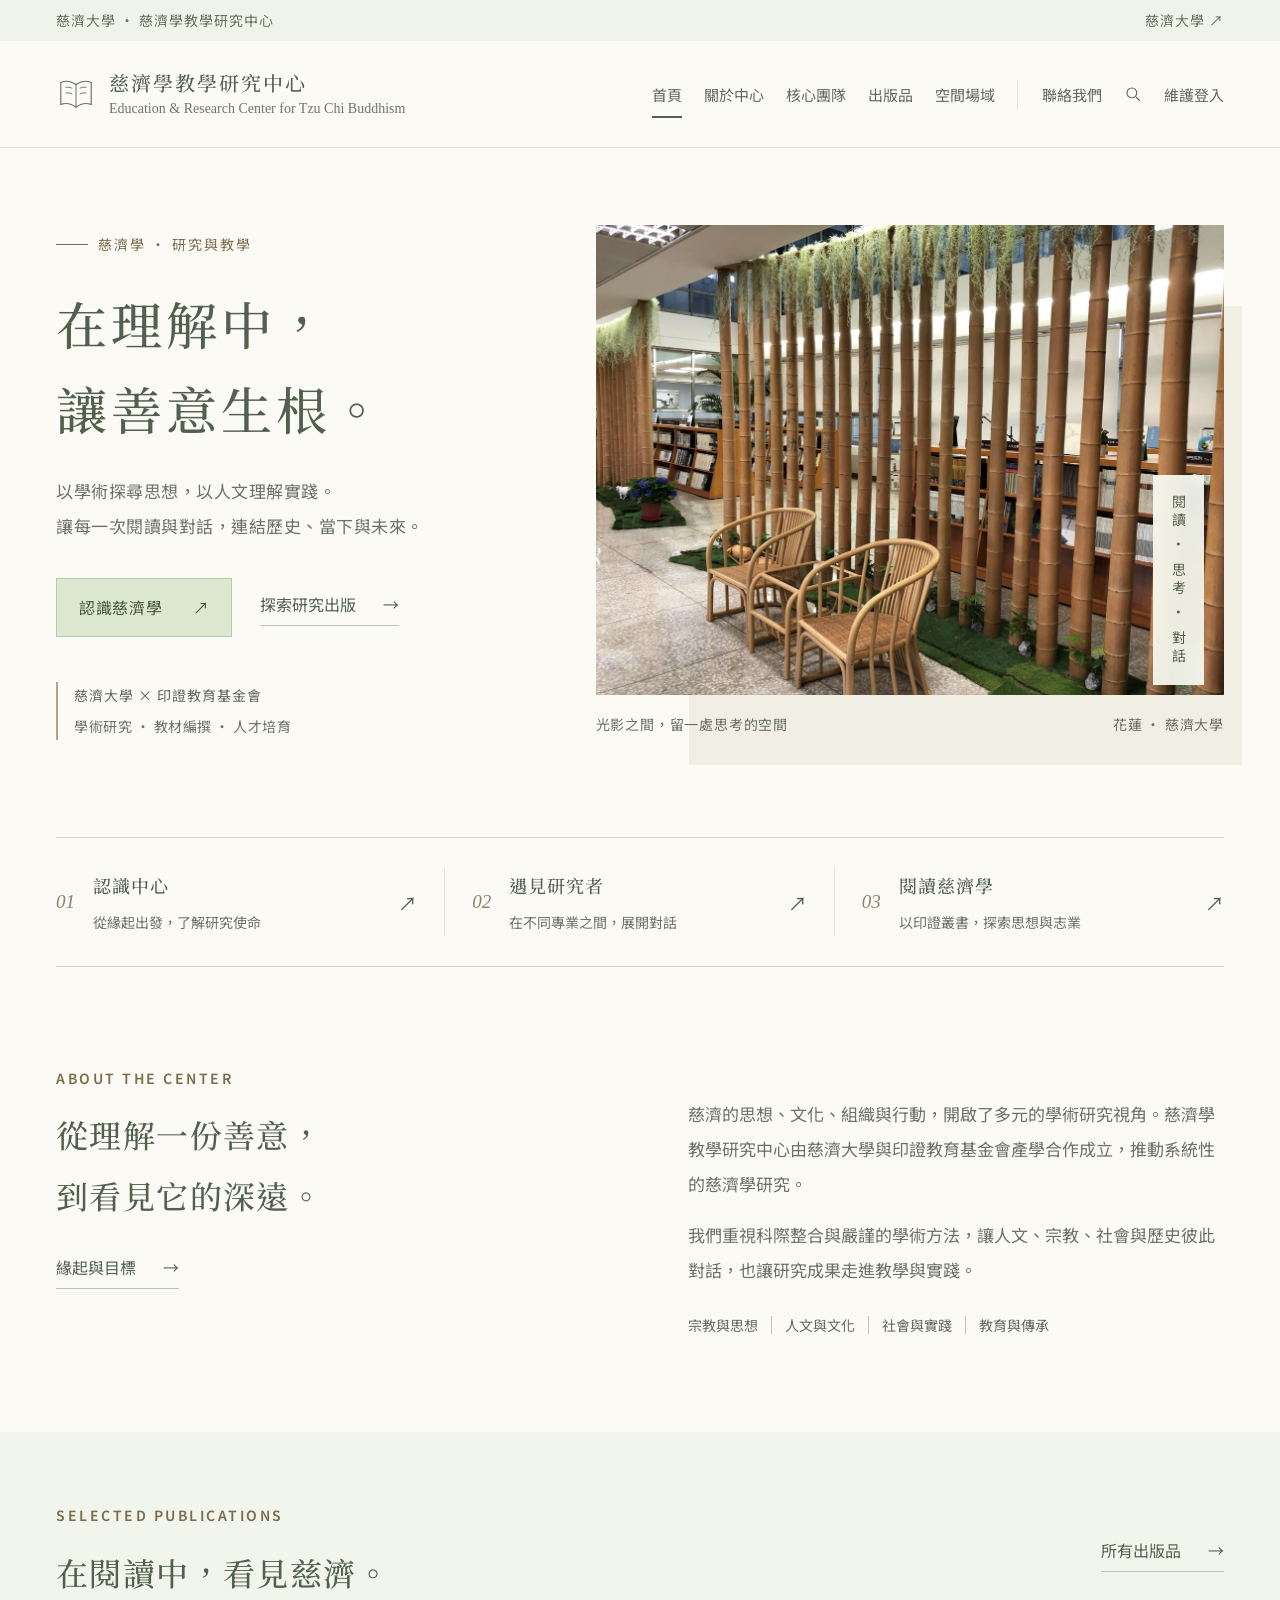
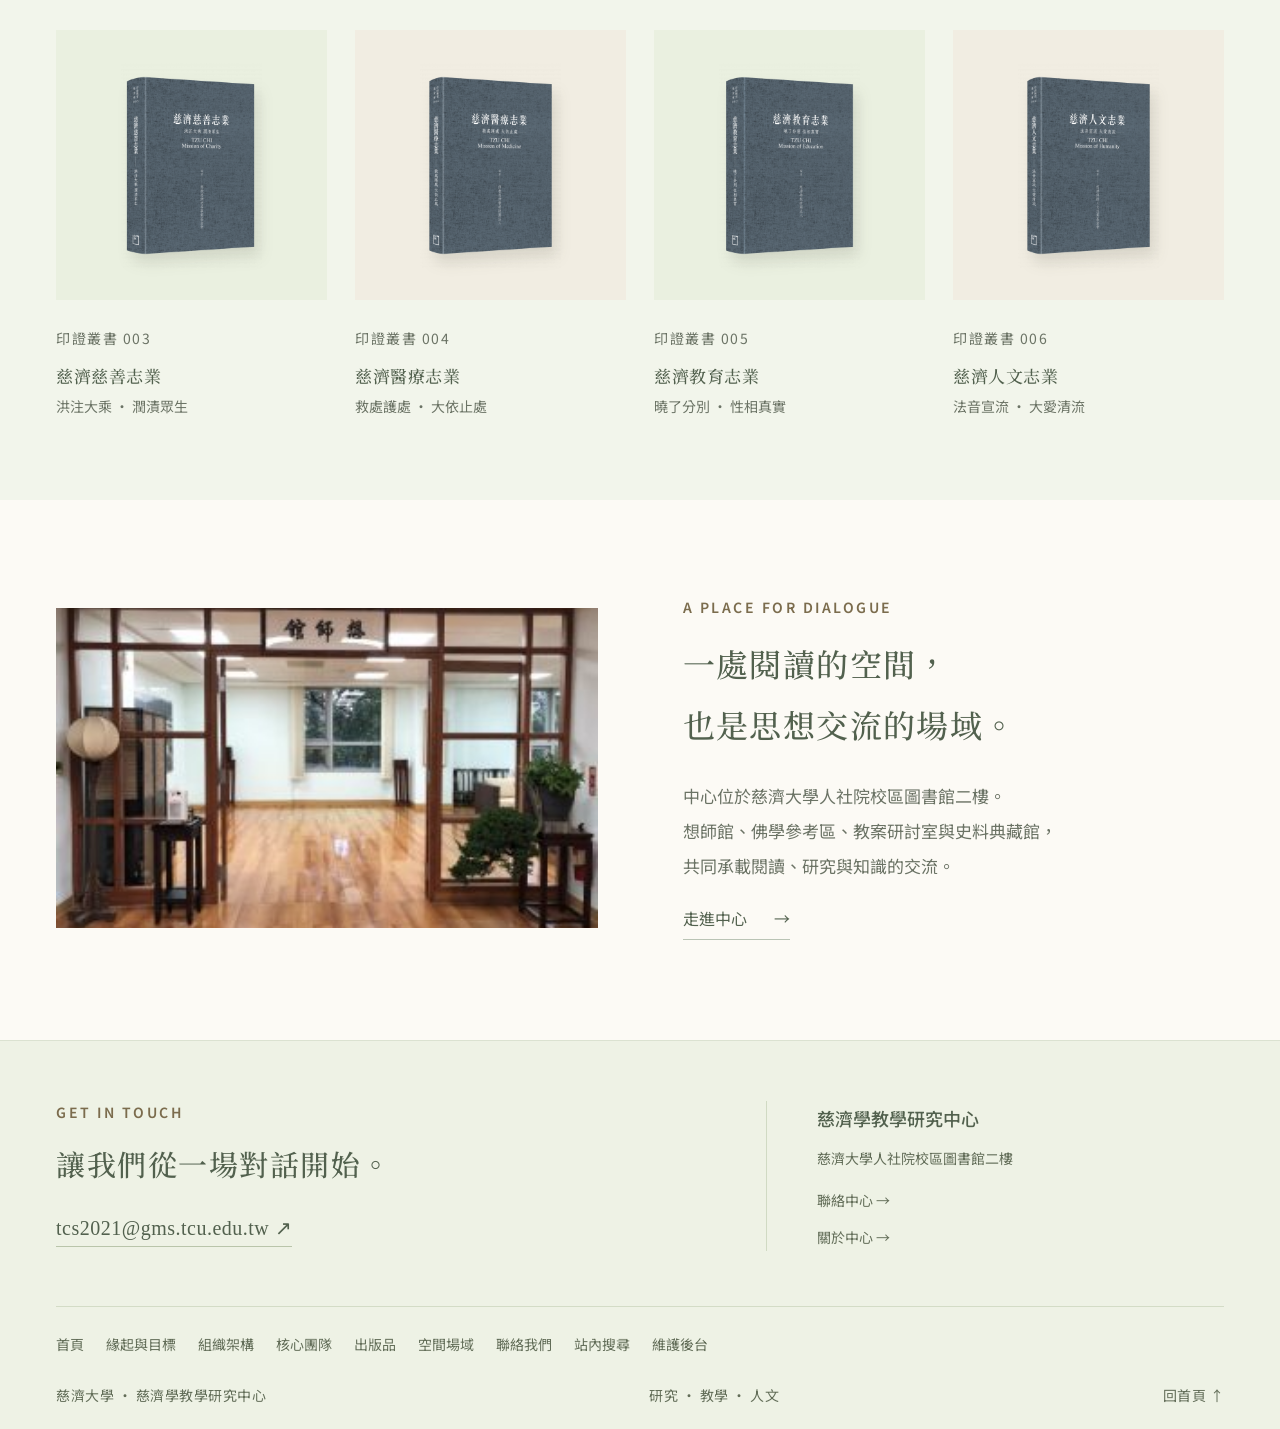
==== commit cc2fa77b: "Add files via upload" ====
--- a/index.html
+++ b/index.html
@@ -2,7 +2,7 @@
 <html lang="zh-Hant"><head><meta charset="utf-8"><meta name="viewport" content="width=device-width,initial-scale=1"><meta name="description" content="慈濟學教學研究中心：連結思想、人文與實踐，探索研究、教學、核心團隊與印證叢書。"><meta name="theme-color" content="#f0f3e9"><title>慈濟學教學研究中心｜慈濟大學</title><link rel="stylesheet" href="style.css"><link rel="stylesheet" href="atmosphere.css"><link rel="stylesheet" href="features.css"></head>
 <body><a class="skip" href="#main">跳至主要內容</a>
 <div class="utility"><div class="wrap"><span>慈濟大學 · 慈濟學教學研究中心</span><a href="https://www.tcu.edu.tw/" target="_blank" rel="noopener">慈濟大學 ↗</a></div></div>
-<header><div class="wrap header-inner"><a class="brand" href="#home" aria-label="慈濟學教學研究中心首頁"><span class="brand-mark" aria-hidden="true"><svg viewBox="0 0 40 40" fill="none"><path d="M20 10C14 6 8 6 4 8v23c6-2 11-1 16 3 5-4 10-5 16-3V8c-4-2-10-2-16 2Z" stroke="currentColor" stroke-width="1.2"/><path d="M20 10v24M9 13c3-.5 5 0 7 1M9 19c3-.5 5 0 7 1M24 14c2-1 4-1.5 7-1M24 20c2-1 4-1.5 7-1" stroke="currentColor" stroke-width="1"/></svg></span><span><strong>慈濟學教學研究中心</strong><small><span class="brand-english-full">Education & Research Center for Tzu Chi Buddhism</span><span class="brand-english-short">Tzu Chi Studies</span></small></span></a><button id="menu" class="menu" aria-label="開啟導覽選單" aria-expanded="false" aria-controls="nav">☰</button><nav id="nav" aria-label="主要導覽"><a href="#home">首頁</a><a href="#about">關於中心</a><a href="#team">核心團隊</a><a href="#publications">出版品</a><a href="#spaces">空間場域</a><a class="nav-contact" href="#contact">聯絡我們</a><a class="nav-search" href="#search" aria-label="站內搜尋"><svg viewBox="0 0 24 24" fill="none" aria-hidden="true"><circle cx="10.5" cy="10.5" r="6.5" stroke="currentColor" stroke-width="1.5"/><path d="m16 16 5 5" stroke="currentColor" stroke-width="1.5"/></svg><span>搜尋</span></a></nav></div></header>
+<header><div class="wrap header-inner"><a class="brand" href="#home" aria-label="慈濟學教學研究中心首頁"><span class="brand-mark" aria-hidden="true"><svg viewBox="0 0 40 40" fill="none"><path d="M20 10C14 6 8 6 4 8v23c6-2 11-1 16 3 5-4 10-5 16-3V8c-4-2-10-2-16 2Z" stroke="currentColor" stroke-width="1.2"/><path d="M20 10v24M9 13c3-.5 5 0 7 1M9 19c3-.5 5 0 7 1M24 14c2-1 4-1.5 7-1M24 20c2-1 4-1.5 7-1" stroke="currentColor" stroke-width="1"/></svg></span><span><strong>慈濟學教學研究中心</strong><small><span class="brand-english-full">Education & Research Center for Tzu Chi Buddhism</span><span class="brand-english-short">Tzu Chi Studies</span></small></span></a><button id="menu" class="menu" aria-label="開啟導覽選單" aria-expanded="false" aria-controls="nav">☰</button><nav id="nav" aria-label="主要導覽"><a href="#home">首頁</a><a href="#about">關於中心</a><a href="#team">核心團隊</a><a href="#publications">出版品</a><a href="#spaces">空間場域</a><a class="nav-contact" href="#contact">聯絡我們</a><a class="nav-search" href="#search" aria-label="站內搜尋"><svg viewBox="0 0 24 24" fill="none" aria-hidden="true"><circle cx="10.5" cy="10.5" r="6.5" stroke="currentColor" stroke-width="1.5"/><path d="m16 16 5 5" stroke="currentColor" stroke-width="1.5"/></svg><span>搜尋</span></a><a class="nav-admin" href="admin.html" rel="nofollow">維護登入</a></nav></div></header>
 <main id="main" tabindex="-1">
 <section data-page="home">
 <div class="hero wrap"><div class="hero-copy"><div class="eyebrow"><span></span> 慈濟學 · 研究與教學</div><h1>在理解中，<br>讓善意生根。</h1><p>以學術探尋思想，以人文理解實踐。<br>讓每一次閱讀與對話，連結歷史、當下與未來。</p><div class="hero-actions"><a class="button" href="#about">認識慈濟學 <span>↗</span></a><a class="text-link" href="#publications">探索研究出版 <span>→</span></a></div><div class="hero-note"><span>慈濟大學 × 印證教育基金會</span><small>學術研究 · 教材編撰 · 人才培育</small></div></div><figure class="hero-photo"><img src="assets/reading-space.jpg" alt="慈濟學教學研究中心的竹木隔間、藤椅與書架" fetchpriority="high"><span class="photo-label" aria-hidden="true">閱讀 · 思考 · 對話</span><figcaption><span>光影之間，留一處思考的空間</span><span>花蓮 · 慈濟大學</span></figcaption></figure></div>
--- a/features.css
+++ b/features.css
@@ -119,3 +119,7 @@
  .site-search-form input{flex:1 1 180px;font-size:16px}
 }
 @media(max-width:360px){.brand strong{font-size:15px}.header-inner{gap:8px}.brand{gap:7px}.brand-mark,.brand-mark svg{width:24px}.hero h1{font-size:38px;letter-spacing:2px}}
+
+/* 核心團隊照片呈現方式：圓形頭像／完整照片（預設為直式裁切） */
+.team-grid .person-heading img.photo-round{aspect-ratio:1/1;border-radius:50%;object-position:50% 20%}
+.team-grid .person-heading img.photo-full{aspect-ratio:auto;height:auto;object-fit:contain}
